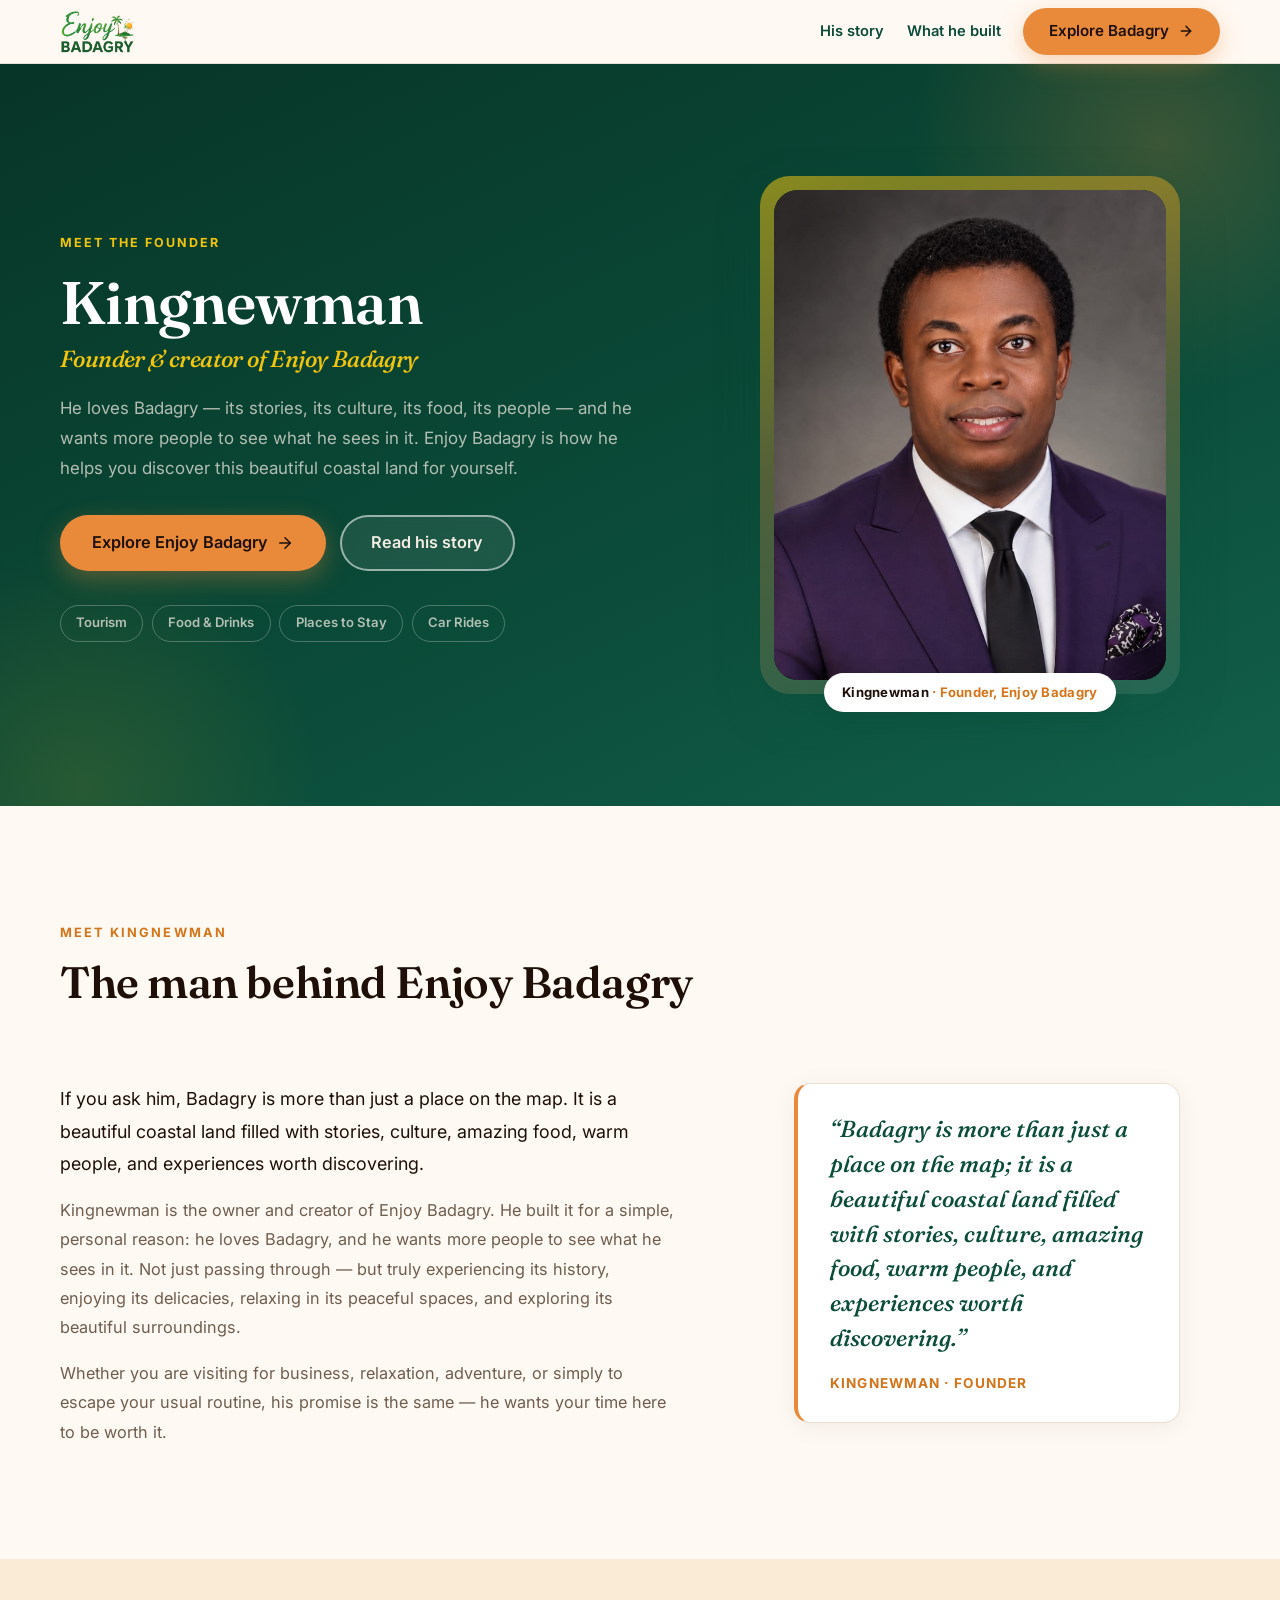
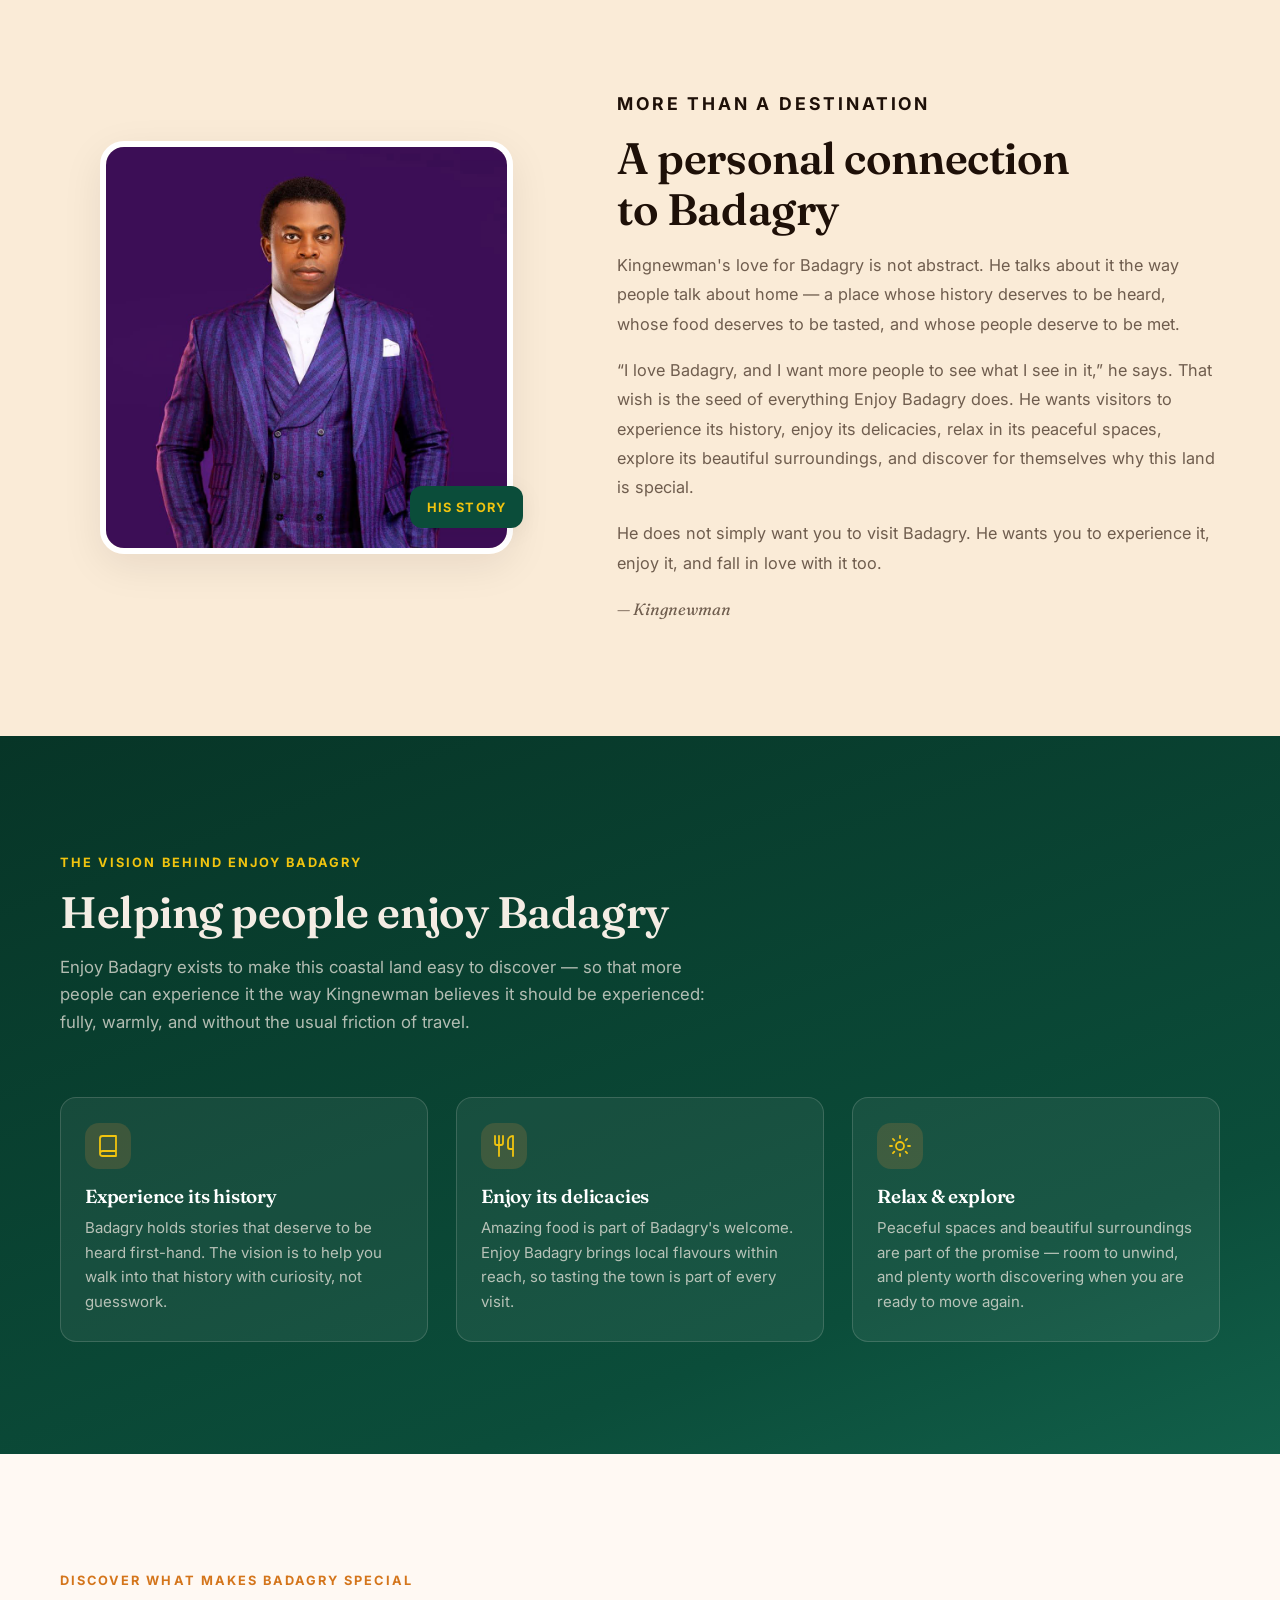
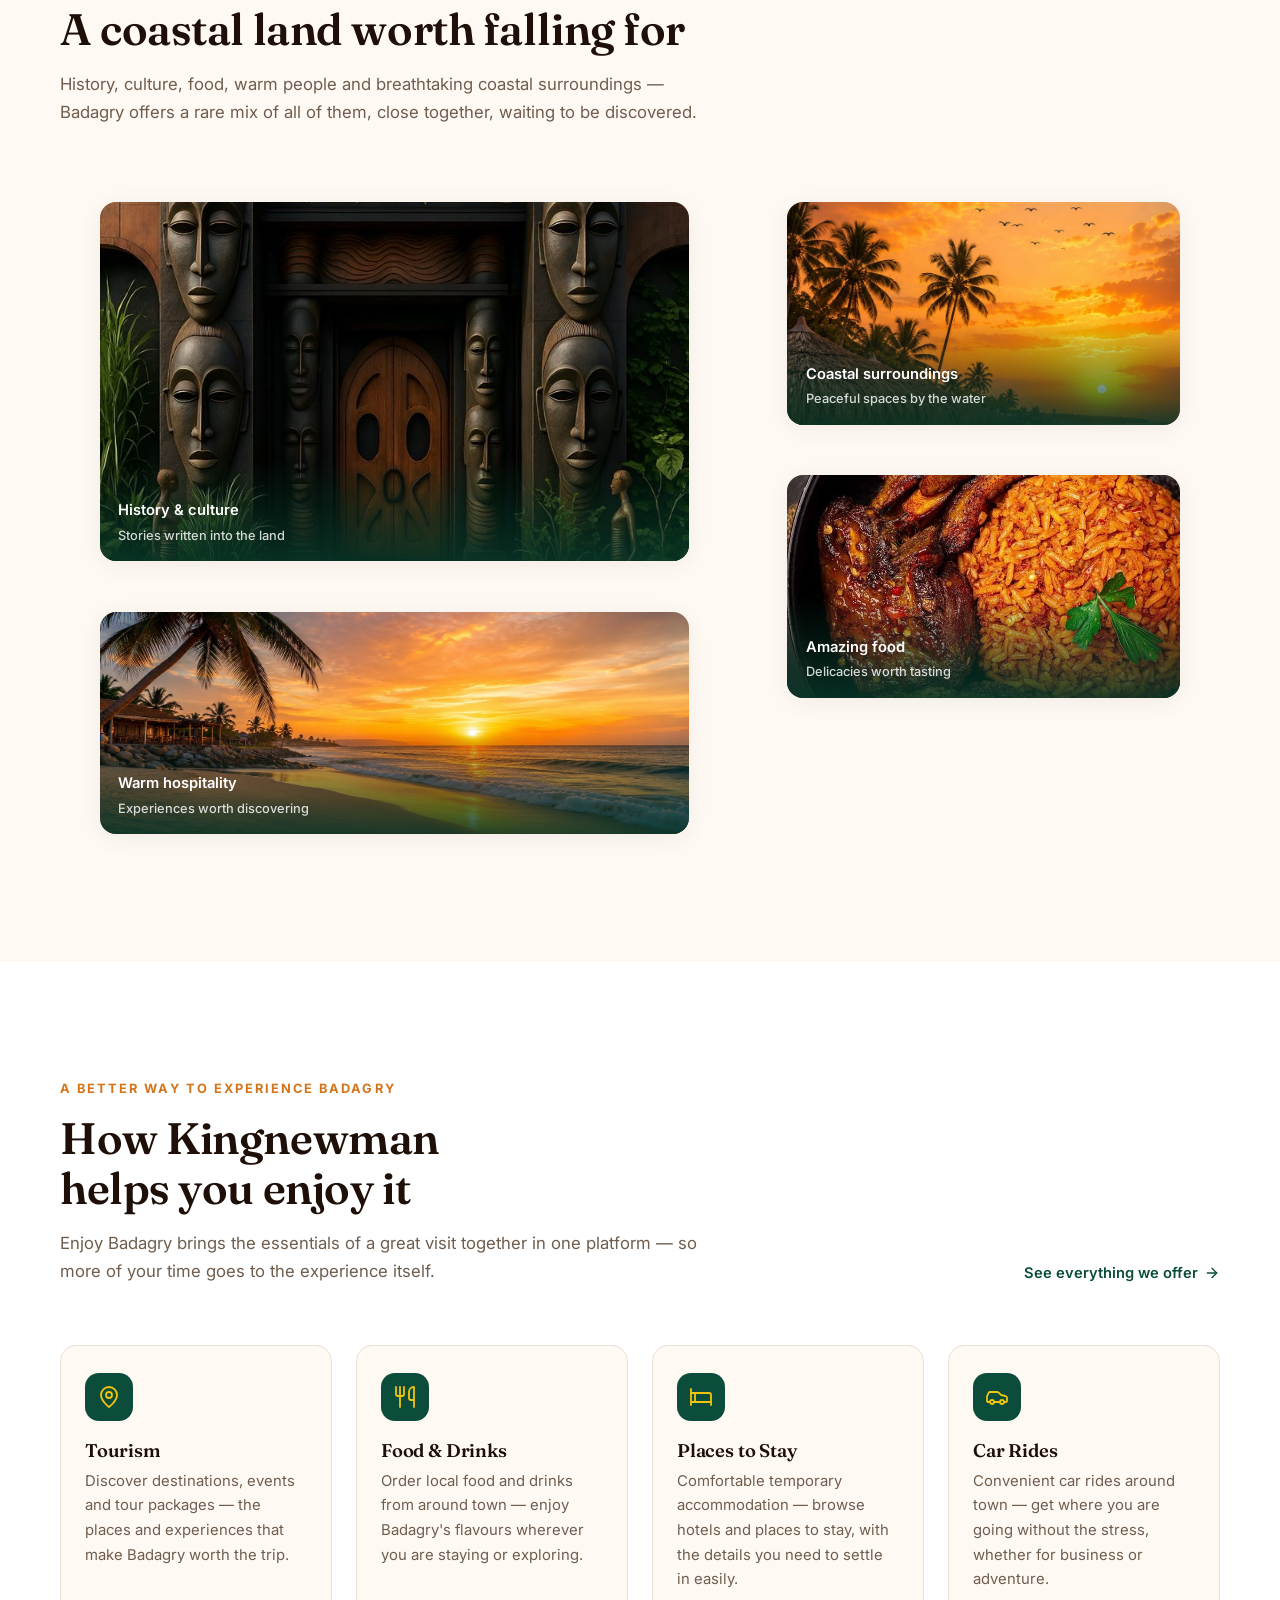
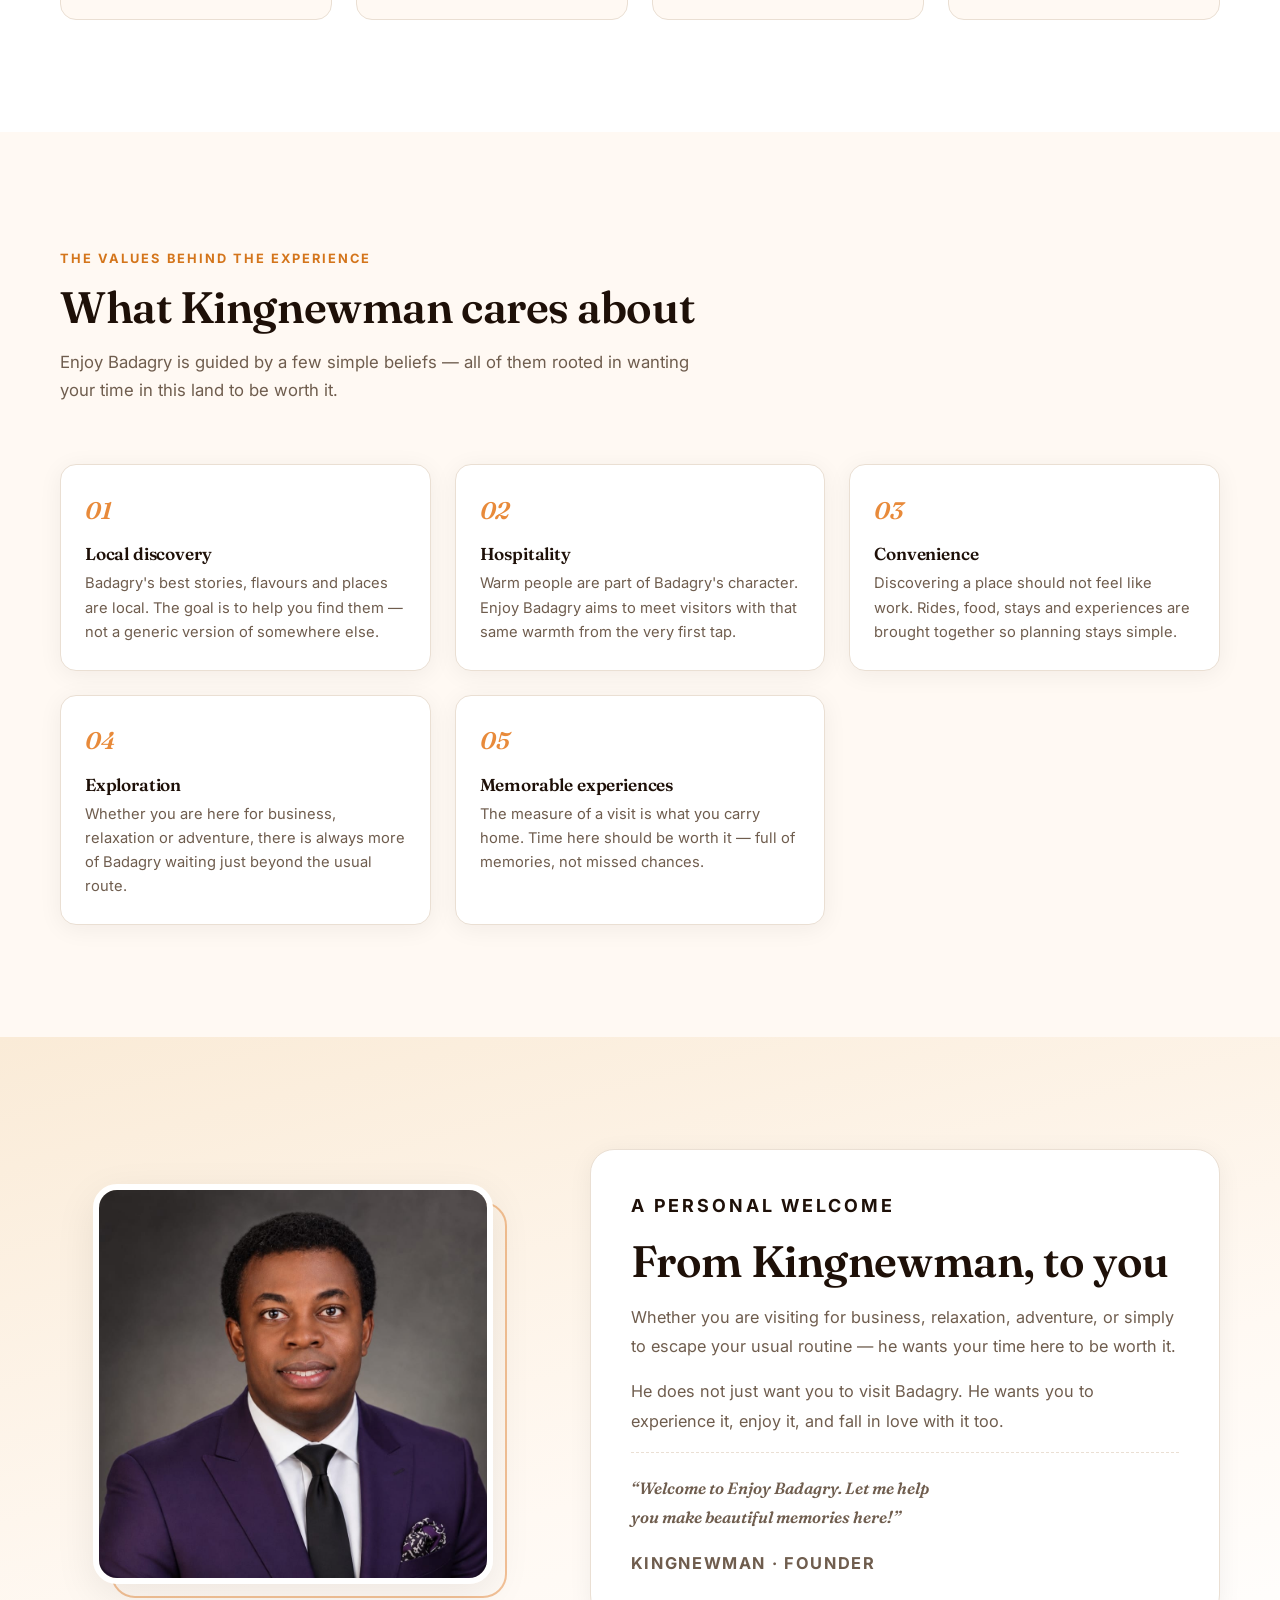
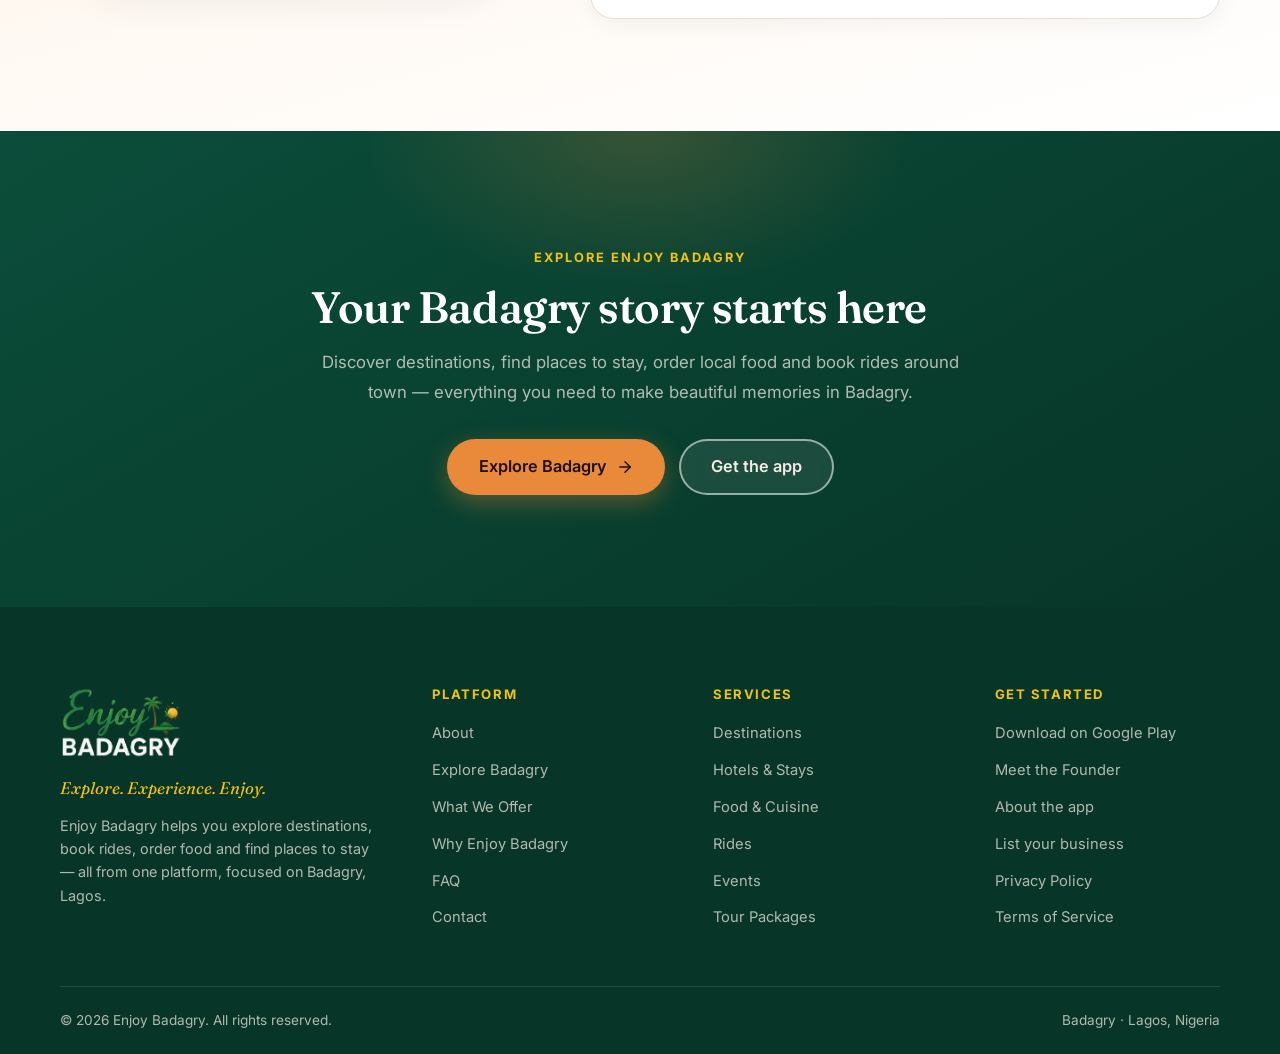
==== about-owner/index.html @ 6d2e6b3a "Add files via upload" ====
<!DOCTYPE html>
<html lang="en">
<head>
  <meta charset="UTF-8" />
  <meta name="viewport" content="width=device-width, initial-scale=1.0" />
  <meta name="theme-color" content="#0B4D3A" />

  <title>Kingnewman — The Founder Behind Enjoy Badagry</title>
  <meta name="description" content="Meet Kingnewman, the founder of Enjoy Badagry — and discover why he wants more people to experience the history, culture, food and warmth of Badagry, Lagos." />

  <meta name="robots" content="index, follow" />
  <link rel="canonical" href="https://enjoybadagry.online/about-owner/" />

  <meta property="og:type" content="website" />
  <meta property="og:title" content="Kingnewman — The Founder Behind Enjoy Badagry" />
  <meta property="og:description" content="Why Kingnewman built Enjoy Badagry — and why he wants you to experience, enjoy, and fall in love with Badagry." />
  <meta property="og:url" content="https://enjoybadagry.online/about-owner/" />
  <meta property="og:image" content="https://enjoybadagry.online/images/kingnewman-1.jpg" />
  <meta property="og:locale" content="en_NG" />
  <meta name="twitter:card" content="summary_large_image" />
  <meta name="twitter:title" content="Kingnewman — The Founder Behind Enjoy Badagry" />
  <meta name="twitter:description" content="Why Kingnewman built Enjoy Badagry — and why he wants you to experience, enjoy, and fall in love with Badagry." />
  <meta name="twitter:image" content="https://enjoybadagry.online/images/kingnewman-1.jpg" />

  <link rel="icon" type="image/png" href="../images/favicon.png" />
  <link rel="apple-touch-icon" href="../images/favicon.png" />

  <link rel="preconnect" href="https://fonts.googleapis.com" />
  <link rel="preconnect" href="https://fonts.gstatic.com" crossorigin />
  <link
    href="https://fonts.googleapis.com/css2?family=Fraunces:ital,opsz,wght@0,9..144,500;0,9..144,600;0,9..144,700;1,9..144,500;1,9..144,600&family=Inter:wght@400;500;600;700&display=swap"
    rel="stylesheet"
  />

  <link rel="stylesheet" href="../css/styles.css" />
  <link rel="stylesheet" href="../css/owner.css" />

  <script type="application/ld+json">
  {
    "@context": "https://schema.org",
    "@graph": [
      {
        "@type": "Person",
        "@id": "https://enjoybadagry.online/about-owner/#kingnewman",
        "name": "Kingnewman",
        "url": "https://enjoybadagry.online/about-owner/",
        "mainEntityOfPage": "https://enjoybadagry.online/about-owner/",
        "image": "https://enjoybadagry.online/images/kingnewman-1.jpg",
        "description": "Kingnewman is the founder and creator of Enjoy Badagry, helping visitors discover the history, culture, food and hospitality of Badagry, Lagos.",
        "worksFor": {
          "@id": "https://enjoybadagry.online/#organization"
        }
      },
      {
        "@type": "Organization",
        "@id": "https://enjoybadagry.online/#organization",
        "name": "Enjoy Badagry",
        "url": "https://enjoybadagry.online/",
        "logo": "https://enjoybadagry.online/images/logo-dark.png",
        "description": "Enjoy Badagry helps people explore destinations, enjoy local food and drinks, find places to stay and book car rides in Badagry, Lagos.",
        "founder": {
          "@id": "https://enjoybadagry.online/about-owner/#kingnewman"
        }
      }
    ]
  }
  </script>
</head>
<body>
  <a class="skip-link" href="#main">Skip to main content</a>

  <!-- ===================== HEADER ===================== -->
  <header class="onav">
    <div class="container onav__inner">
      <a class="onav__brand" href="../index.html" aria-label="Enjoy Badagry — main website">
        <img src="../images/logo-light.png" alt="Enjoy Badagry" width="100" height="59" class="onav__logo" />
      </a>
      <div class="onav__links">
        <a class="onav__link" href="#story">His story</a>
        <a class="onav__link" href="#services">What he built</a>
        <a class="btn btn--primary" href="../index.html#explore">
          Explore Badagry
          <svg width="16" height="16" viewBox="0 0 24 24" fill="none" stroke="currentColor" stroke-width="2.2" stroke-linecap="round" stroke-linejoin="round" aria-hidden="true"><path d="M5 12h14"/><path d="m12 5 7 7-7 7"/></svg>
        </a>
      </div>
    </div>
  </header>

  <main id="main">
    <!-- ===================== HERO ===================== -->
    <section class="ohero" aria-label="Introduction to Kingnewman">
      <div class="container ohero__grid">
        <div class="ohero__copy">
          <p class="ohero__eyebrow reveal">Meet the founder</p>
          <h1 class="ohero__title reveal">
            Kingnewman
            <span class="ohero__role">Founder &amp; creator of Enjoy Badagry</span>
          </h1>
          <p class="ohero__lede reveal">
            He loves Badagry — its stories, its culture, its food, its people — and he
            wants more people to see what he sees in it. Enjoy Badagry is how he helps
            you discover this beautiful coastal land for yourself.
          </p>
          <div class="ohero__actions reveal">
            <a class="btn btn--primary btn--lg" href="../index.html#explore">
              Explore Enjoy Badagry
              <svg class="btn__icon" width="18" height="18" viewBox="0 0 24 24" fill="none" stroke="currentColor" stroke-width="2" stroke-linecap="round" stroke-linejoin="round" aria-hidden="true"><path d="M5 12h14"/><path d="m12 5 7 7-7 7"/></svg>
            </a>
            <a class="btn btn--ghost btn--lg" href="#story">Read his story</a>
          </div>
          <ul class="ohero__pills reveal" aria-label="How Enjoy Badagry helps you discover Badagry">
            <li>Tourism</li>
            <li>Food &amp; Drinks</li>
            <li>Places to Stay</li>
            <li>Car Rides</li>
          </ul>
        </div>

        <figure class="ohero__figure reveal">
          <div class="ohero__img-wrap">
            <img
              src="../images/kingnewman-1.jpg"
              alt="Portrait of Kingnewman, founder of Enjoy Badagry"
              width="1280"
              height="960"
              class="ohero__img"
              fetchpriority="high"
            />
          </div>
          <figcaption class="ohero__caption">Kingnewman <span>· Founder, Enjoy Badagry</span></figcaption>
        </figure>
      </div>
    </section>

    <!-- ===================== MEET KINGNEWMAN ===================== -->
    <section class="section omeet" id="meet">
      <div class="container">
        <div class="section__head reveal">
          <div>
            <p class="eyebrow">Meet Kingnewman</p>
            <h2 class="section__title">The man behind Enjoy Badagry</h2>
          </div>
        </div>

        <div class="omeet__grid">
          <div class="omeet__copy reveal">
            <p>
              If you ask him, Badagry is more than just a place on the map. It is a
              beautiful coastal land filled with stories, culture, amazing food, warm
              people, and experiences worth discovering.
            </p>
            <p>
              Kingnewman is the owner and creator of Enjoy Badagry. He built it for a
              simple, personal reason: he loves Badagry, and he wants more people to see
              what he sees in it. Not just passing through — but truly experiencing its
              history, enjoying its delicacies, relaxing in its peaceful spaces, and
              exploring its beautiful surroundings.
            </p>
            <p>
              Whether you are visiting for business, relaxation, adventure, or simply to
              escape your usual routine, his promise is the same — he wants your time
              here to be worth it.
            </p>
          </div>

          <blockquote class="opullquote reveal">
            <p>
              “Badagry is more than just a place on the map; it is a beautiful coastal
              land filled with stories, culture, amazing food, warm people, and
              experiences worth discovering.”
            </p>
            <footer>Kingnewman · Founder</footer>
          </blockquote>
        </div>
      </div>
    </section>

    <!-- ===================== HIS STORY ===================== -->
    <section class="section ostory" id="story">
      <div class="container">
        <div class="ostory__grid">
          <figure class="ostory__figure reveal">
            <img
              src="../images/kingnewman-2.jpg"
              alt="Kingnewman, founder of Enjoy Badagry, dressed in a purple suit"
              width="960"
              height="960"
              class="ostory__img"
              loading="lazy"
            />
            <figcaption class="ostory__badge">His story</figcaption>
          </figure>

          <div class="ostory__copy reveal">
            <p class="eyebrow">More than a destination</p>
            <h2 class="section__title">A personal connection to Badagry</h2>
            <p>
              Kingnewman's love for Badagry is not abstract. He talks about it the way
              people talk about home — a place whose history deserves to be heard, whose
              food deserves to be tasted, and whose people deserve to be met.
            </p>
            <p>
              “I love Badagry, and I want more people to see what I see in it,” he says.
              That wish is the seed of everything Enjoy Badagry does. He wants visitors
              to experience its history, enjoy its delicacies, relax in its peaceful
              spaces, explore its beautiful surroundings, and discover for themselves
              why this land is special.
            </p>
            <p>
              He does not simply want you to visit Badagry. He wants you to experience
              it, enjoy it, and fall in love with it too.
            </p>
            <p class="ostory__signature">— Kingnewman</p>
          </div>
        </div>
      </div>
    </section>

    <!-- ===================== THE VISION ===================== -->
    <section class="section ovision" id="vision">
      <div class="container">
        <div class="section__head reveal">
          <div>
            <p class="eyebrow eyebrow--on-dark">The vision behind Enjoy Badagry</p>
            <h2 class="section__title section__title--on-dark">Helping people enjoy Badagry</h2>
            <p class="section__lede ovision__lede">
              Enjoy Badagry exists to make this coastal land easy to discover — so that
              more people can experience it the way Kingnewman believes it should be
              experienced: fully, warmly, and without the usual friction of travel.
            </p>
          </div>
        </div>

        <div class="ovision__pillars">
          <article class="ovision__pillar reveal">
            <div class="ovision__icon" aria-hidden="true">
              <svg width="24" height="24" viewBox="0 0 24 24" fill="none" stroke="currentColor" stroke-width="1.8" stroke-linecap="round" stroke-linejoin="round"><path d="M4 19.5v-15A2.5 2.5 0 0 1 6.5 2H20v20H6.5a2.5 2.5 0 0 1 0-5H20"/></svg>
            </div>
            <h3>Experience its history</h3>
            <p>
              Badagry holds stories that deserve to be heard first-hand. The vision is
              to help you walk into that history with curiosity, not guesswork.
            </p>
          </article>

          <article class="ovision__pillar reveal">
            <div class="ovision__icon" aria-hidden="true">
              <svg width="24" height="24" viewBox="0 0 24 24" fill="none" stroke="currentColor" stroke-width="1.8" stroke-linecap="round" stroke-linejoin="round"><path d="M3 2v7c0 1.1.9 2 2 2h4a2 2 0 0 0 2-2V2"/><path d="M7 2v20"/><path d="M21 15V2a5 5 0 0 0-5 5v6c0 1.1.9 2 2 2h3Zm0 0v7"/></svg>
            </div>
            <h3>Enjoy its delicacies</h3>
            <p>
              Amazing food is part of Badagry's welcome. Enjoy Badagry brings local
              flavours within reach, so tasting the town is part of every visit.
            </p>
          </article>

          <article class="ovision__pillar reveal">
            <div class="ovision__icon" aria-hidden="true">
              <svg width="24" height="24" viewBox="0 0 24 24" fill="none" stroke="currentColor" stroke-width="1.8" stroke-linecap="round" stroke-linejoin="round"><circle cx="12" cy="12" r="4"/><path d="M12 2v2"/><path d="M12 20v2"/><path d="m4.93 4.93 1.41 1.41"/><path d="m17.66 17.66 1.41 1.41"/><path d="M2 12h2"/><path d="M20 12h2"/><path d="m6.34 17.66-1.41 1.41"/><path d="m19.07 4.93-1.41 1.41"/></svg>
            </div>
            <h3>Relax &amp; explore</h3>
            <p>
              Peaceful spaces and beautiful surroundings are part of the promise — room
              to unwind, and plenty worth discovering when you are ready to move again.
            </p>
          </article>
        </div>
      </div>
    </section>

    <!-- ===================== WHAT MAKES BADAGRY SPECIAL ===================== -->
    <section class="section ospecial" id="special">
      <div class="container">
        <div class="section__head reveal">
          <div>
            <p class="eyebrow">Discover what makes Badagry special</p>
            <h2 class="section__title">A coastal land worth falling for</h2>
            <p class="section__lede">
              History, culture, food, warm people and breathtaking coastal surroundings —
              Badagry offers a rare mix of all of them, close together, waiting to be
              discovered.
            </p>
          </div>
        </div>

        <div class="omosaic__grid">
          <figure class="omosaic__item omosaic__item--a reveal">
            <img
              src="../images/museum.jpg"
              alt="Ornate cultural architecture with traditional sculpted motifs"
              width="736"
              height="1104"
              loading="lazy"
            />
            <figcaption>
              History &amp; culture
              <span>Stories written into the land</span>
            </figcaption>
          </figure>

          <figure class="omosaic__item omosaic__item--b reveal">
            <img
              src="../images/sunset-beach.jpg"
              alt="A palm-fringed beach at golden sunset"
              width="900"
              height="1599"
              loading="lazy"
            />
            <figcaption>
              Coastal surroundings
              <span>Peaceful spaces by the water</span>
            </figcaption>
          </figure>

          <figure class="omosaic__item omosaic__item--c reveal">
            <img
              src="../images/food.jpg"
              alt="A plate of jollof rice, fried plantain and grilled meat"
              width="736"
              height="919"
              loading="lazy"
            />
            <figcaption>
              Amazing food
              <span>Delicacies worth tasting</span>
            </figcaption>
          </figure>

          <figure class="omosaic__item omosaic__item--d reveal">
            <img
              src="../images/hero-beach.jpg"
              alt="Sunset over a tropical beach with a leaning palm tree"
              width="1536"
              height="1024"
              loading="lazy"
            />
            <figcaption>
              Warm hospitality
              <span>Experiences worth discovering</span>
            </figcaption>
          </figure>
        </div>
      </div>
    </section>

    <!-- ===================== SERVICES ===================== -->
    <section class="section oservices" id="services">
      <div class="container">
        <div class="section__head reveal">
          <div>
            <p class="eyebrow">A better way to experience Badagry</p>
            <h2 class="section__title">How Kingnewman helps you enjoy it</h2>
            <p class="section__lede">
              Enjoy Badagry brings the essentials of a great visit together in one
              platform — so more of your time goes to the experience itself.
            </p>
          </div>
          <a class="link-arrow" href="../index.html#offer">
            See everything we offer
            <svg width="16" height="16" viewBox="0 0 24 24" fill="none" stroke="currentColor" stroke-width="2" stroke-linecap="round" stroke-linejoin="round" aria-hidden="true"><path d="M5 12h14"/><path d="m12 5 7 7-7 7"/></svg>
          </a>
        </div>

        <div class="oservices__grid">
          <article class="oservice reveal">
            <div class="oservice__icon" aria-hidden="true">
              <svg width="24" height="24" viewBox="0 0 24 24" fill="none" stroke="currentColor" stroke-width="1.8" stroke-linecap="round" stroke-linejoin="round"><path d="M20 10c0 6-8 12-8 12s-8-6-8-12a8 8 0 0 1 16 0Z"/><circle cx="12" cy="10" r="3"/></svg>
            </div>
            <h3>Tourism</h3>
            <p>
              Discover destinations, events and tour packages — the places and experiences
              that make Badagry worth the trip.
            </p>
          </article>

          <article class="oservice reveal">
            <div class="oservice__icon" aria-hidden="true">
              <svg width="24" height="24" viewBox="0 0 24 24" fill="none" stroke="currentColor" stroke-width="1.8" stroke-linecap="round" stroke-linejoin="round"><path d="M3 2v7c0 1.1.9 2 2 2h4a2 2 0 0 0 2-2V2"/><path d="M7 2v20"/><path d="M21 15V2a5 5 0 0 0-5 5v6c0 1.1.9 2 2 2h3Zm0 0v7"/></svg>
            </div>
            <h3>Food &amp; Drinks</h3>
            <p>
              Order local food and drinks from around town — enjoy Badagry's flavours
              wherever you are staying or exploring.
            </p>
          </article>

          <article class="oservice reveal">
            <div class="oservice__icon" aria-hidden="true">
              <svg width="24" height="24" viewBox="0 0 24 24" fill="none" stroke="currentColor" stroke-width="1.8" stroke-linecap="round" stroke-linejoin="round"><path d="M2 4v16"/><path d="M2 8h18a2 2 0 0 1 2 2v10"/><path d="M2 17h20"/><path d="M6 8v9"/></svg>
            </div>
            <h3>Places to Stay</h3>
            <p>
              Comfortable temporary accommodation — browse hotels and places to stay,
              with the details you need to settle in easily.
            </p>
          </article>

          <article class="oservice reveal">
            <div class="oservice__icon" aria-hidden="true">
              <svg width="24" height="24" viewBox="0 0 24 24" fill="none" stroke="currentColor" stroke-width="1.8" stroke-linecap="round" stroke-linejoin="round"><path d="M19 17h2c.6 0 1-.4 1-1v-3c0-.9-.7-1.7-1.5-1.9C18.7 10.6 16 10 16 10s-1.3-1.4-2.2-2.3c-.5-.4-1.1-.7-1.8-.7H5c-.6 0-1.1.4-1.4.9l-1.4 2.9A3.7 3.7 0 0 0 2 12v4c0 .6.4 1 1 1h2"/><circle cx="7" cy="17" r="2"/><path d="M9 17h6"/><circle cx="17" cy="17" r="2"/></svg>
            </div>
            <h3>Car Rides</h3>
            <p>
              Convenient car rides around town — get where you are going without the
              stress, whether for business or adventure.
            </p>
          </article>
        </div>
      </div>
    </section>

    <!-- ===================== VALUES ===================== -->
    <section class="section ovalues" id="values">
      <div class="container">
        <div class="section__head reveal">
          <div>
            <p class="eyebrow">The values behind the experience</p>
            <h2 class="section__title">What Kingnewman cares about</h2>
            <p class="section__lede">
              Enjoy Badagry is guided by a few simple beliefs — all of them rooted in
              wanting your time in this land to be worth it.
            </p>
          </div>
        </div>

        <div class="ovalues__list">
          <article class="ovalue reveal">
            <span class="ovalue__num" aria-hidden="true">01</span>
            <h3>Local discovery</h3>
            <p>
              Badagry's best stories, flavours and places are local. The goal is to help
              you find them — not a generic version of somewhere else.
            </p>
          </article>

          <article class="ovalue reveal">
            <span class="ovalue__num" aria-hidden="true">02</span>
            <h3>Hospitality</h3>
            <p>
              Warm people are part of Badagry's character. Enjoy Badagry aims to meet
              visitors with that same warmth from the very first tap.
            </p>
          </article>

          <article class="ovalue reveal">
            <span class="ovalue__num" aria-hidden="true">03</span>
            <h3>Convenience</h3>
            <p>
              Discovering a place should not feel like work. Rides, food, stays and
              experiences are brought together so planning stays simple.
            </p>
          </article>

          <article class="ovalue reveal">
            <span class="ovalue__num" aria-hidden="true">04</span>
            <h3>Exploration</h3>
            <p>
              Whether you are here for business, relaxation or adventure, there is always
              more of Badagry waiting just beyond the usual route.
            </p>
          </article>

          <article class="ovalue reveal">
            <span class="ovalue__num" aria-hidden="true">05</span>
            <h3>Memorable experiences</h3>
            <p>
              The measure of a visit is what you carry home. Time here should be worth
              it — full of memories, not missed chances.
            </p>
          </article>
        </div>
      </div>
    </section>

    <!-- ===================== PERSONAL WELCOME ===================== -->
    <section class="section owelcome" id="welcome">
      <div class="container">
        <div class="owelcome__grid">
          <div class="owelcome__figure reveal">
            <span class="owelcome__frame" aria-hidden="true"></span>
            <img
              src="../images/kingnewman-1.jpg"
              alt="Kingnewman, founder of Enjoy Badagry, smiling in a studio portrait"
              width="1280"
              height="960"
              class="owelcome__img"
              loading="lazy"
            />
          </div>

          <div class="owelcome__letter reveal">
            <p class="eyebrow">A personal welcome</p>
            <h2 class="section__title">From Kingnewman, to you</h2>
            <p>
              Whether you are visiting for business, relaxation, adventure, or simply to
              escape your usual routine — he wants your time here to be worth it.
            </p>
            <p>
              He does not just want you to visit Badagry. He wants you to experience it,
              enjoy it, and fall in love with it too.
            </p>
            <p class="owelcome__closing">
              “Welcome to Enjoy Badagry. Let me help you make beautiful memories here!”
            </p>
            <p class="owelcome__sign">Kingnewman · Founder</p>
          </div>
        </div>
      </div>
    </section>

    <!-- ===================== EXPLORE CTA ===================== -->
    <section class="section oexplore" id="start">
      <div class="container">
        <div class="oexplore__inner reveal">
          <p class="eyebrow eyebrow--on-dark">Explore Enjoy Badagry</p>
          <h2 class="section__title section__title--on-dark oexplore__title">
            Your Badagry story starts here
          </h2>
          <p class="oexplore__lede">
            Discover destinations, find places to stay, order local food and book rides
            around town — everything you need to make beautiful memories in Badagry.
          </p>
          <div class="oexplore__actions">
            <a class="btn btn--primary btn--lg" href="../index.html#explore">
              Explore Badagry
              <svg class="btn__icon" width="18" height="18" viewBox="0 0 24 24" fill="none" stroke="currentColor" stroke-width="2" stroke-linecap="round" stroke-linejoin="round" aria-hidden="true"><path d="M5 12h14"/><path d="m12 5 7 7-7 7"/></svg>
            </a>
            <a
              class="btn btn--ghost btn--lg"
              href="https://play.google.com/store/apps/details?id=com.kingnewman.enjoybadagry"
              target="_blank"
              rel="noopener noreferrer"
            >
              Get the app
            </a>
          </div>
        </div>
      </div>
    </section>
  </main>

  <!-- ===================== FOOTER ===================== -->
  <footer class="footer">
    <div class="container footer__grid">
      <div class="footer__brand">
        <img src="../images/logo-dark.png" alt="Enjoy Badagry" width="122" height="72" class="footer__logo" />
        <p class="footer__tagline">Explore. Experience. Enjoy.</p>
        <p class="footer__desc">
          Enjoy Badagry helps you explore destinations, book rides, order food and find
          places to stay — all from one platform, focused on Badagry, Lagos.
        </p>
      </div>

      <nav class="footer__col" aria-label="Footer — platform">
        <h3 class="footer__heading">Platform</h3>
        <ul class="footer__links" role="list">
          <li><a href="../index.html#about">About</a></li>
          <li><a href="../index.html#explore">Explore Badagry</a></li>
          <li><a href="../index.html#offer">What We Offer</a></li>
          <li><a href="../index.html#why">Why Enjoy Badagry</a></li>
          <li><a href="../index.html#faq">FAQ</a></li>
          <li><a href="../index.html#contact">Contact</a></li>
        </ul>
      </nav>

      <nav class="footer__col" aria-label="Footer — services">
        <h3 class="footer__heading">Services</h3>
        <ul class="footer__links" role="list">
          <li><a href="../index.html#offer">Destinations</a></li>
          <li><a href="../index.html#offer">Hotels &amp; Stays</a></li>
          <li><a href="../index.html#offer">Food &amp; Cuisine</a></li>
          <li><a href="../index.html#offer">Rides</a></li>
          <li><a href="../index.html#offer">Events</a></li>
          <li><a href="../index.html#offer">Tour Packages</a></li>
        </ul>
      </nav>

      <div class="footer__col">
        <h3 class="footer__heading">Get started</h3>
        <ul class="footer__links" role="list">
          <li>
            <a
              href="https://play.google.com/store/apps/details?id=com.kingnewman.enjoybadagry"
              target="_blank"
              rel="noopener noreferrer"
            >
              Download on Google Play
            </a>
          </li>
          <li><a href="./" aria-current="page">Meet the Founder</a></li>
          <li><a href="../index.html#app">About the app</a></li>
          <li><a href="../index.html#business">List your business</a></li>
          <li><a href="../privacy-policy/">Privacy Policy</a></li>
          <li><a href="../terms/">Terms of Service</a></li>
        </ul>
      </div>
    </div>

    <div class="container footer__bottom">
      <p>&copy; <span id="year">2026</span> Enjoy Badagry. All rights reserved.</p>
      <p>Badagry · Lagos, Nigeria</p>
    </div>
  </footer>

  <!-- ===================== BACK TO TOP ===================== -->
  <button class="to-top" id="to-top" type="button" aria-label="Back to top" hidden>
    <svg width="20" height="20" viewBox="0 0 24 24" fill="none" stroke="currentColor" stroke-width="2.2" stroke-linecap="round" stroke-linejoin="round" aria-hidden="true"><path d="m18 15-6-6-6 6"/></svg>
  </button>

  <script src="../js/main.js" defer></script>
</body>
</html>
---- css/styles.css ----
/* ============================================================
   Enjoy Badagry — Official Website
   Design tokens & base
   ============================================================ */

:root {
  /* Brand palette (from the Enjoy Badagry app) */
  --forest: #0b4d3a;
  --forest-deep: #073527;
  --forest-soft: #12604a;
  --teal: #16a085;
  --orange: #e88a3a;
  --sunset: #d4751b;
  --gold: #f1c40f;
  --cream: #fff9f3;
  --sand: #faebd7;
  --paper: #ffffff;
  --ink: #1e1008;
  --muted: #6f5d4e;
  --line: #eadfd3;
  --on-dark: #f4ede4;
  --on-dark-muted: rgba(244, 237, 228, 0.72);

  /* Layout */
  --nav-h: 72px;
  --radius-lg: 24px;
  --radius-md: 16px;
  --radius-sm: 12px;
  --container: 1160px;
  --gutter: clamp(1.25rem, 4vw, 2rem);

  /* Elevation */
  --shadow-soft: 0 12px 40px rgba(30, 16, 8, 0.08);
  --shadow-card: 0 4px 24px rgba(30, 16, 8, 0.06);
  --shadow-pop: 0 18px 50px rgba(11, 77, 58, 0.18);

  /* Type */
  --font-display: "Fraunces", Georgia, "Times New Roman", serif;
  --font-body: "Inter", system-ui, -apple-system, "Segoe UI", Roboto, sans-serif;

  /* Motion */
  --ease-out: cubic-bezier(0.22, 1, 0.36, 1);
}

*,
*::before,
*::after {
  box-sizing: border-box;
}

html {
  scroll-behavior: smooth;
  scroll-padding-top: calc(var(--nav-h) + 12px);
  -webkit-text-size-adjust: 100%;
}

body {
  margin: 0;
  font-family: var(--font-body);
  font-size: 1rem;
  line-height: 1.65;
  color: var(--ink);
  background: var(--cream);
  -webkit-font-smoothing: antialiased;
  overflow-x: hidden;
}

img {
  max-width: 100%;
  height: auto;
  display: block;
}

a {
  color: inherit;
}

h1, h2, h3 {
  font-family: var(--font-display);
  font-weight: 600;
  line-height: 1.15;
  letter-spacing: -0.01em;
  margin: 0;
  text-wrap: balance;
}

p {
  margin: 0;
}

ul,
ol {
  margin: 0;
  padding: 0;
  list-style: none;
}

button {
  font: inherit;
  cursor: pointer;
}

:focus-visible {
  outline: 3px solid var(--orange);
  outline-offset: 3px;
  border-radius: 4px;
}

::selection {
  background: rgba(232, 138, 58, 0.35);
}

.skip-link {
  position: absolute;
  top: -100px;
  left: 16px;
  z-index: 200;
  padding: 0.75rem 1.25rem;
  background: var(--forest);
  color: var(--on-dark);
  border-radius: 0 0 var(--radius-sm) var(--radius-sm);
  font-weight: 600;
  text-decoration: none;
  transition: top 0.2s var(--ease-out);
}

.skip-link:focus {
  top: 0;
}

.container {
  width: min(var(--container), 100% - var(--gutter) * 2);
  margin-inline: auto;
}

/* ============================================================
   Buttons & links
   ============================================================ */

.btn {
  display: inline-flex;
  align-items: center;
  justify-content: center;
  gap: 0.55rem;
  padding: 0.8rem 1.5rem;
  border: 2px solid transparent;
  border-radius: 999px;
  font-weight: 600;
  font-size: 0.95rem;
  line-height: 1.2;
  text-decoration: none;
  white-space: nowrap;
  transition:
    transform 0.2s var(--ease-out),
    box-shadow 0.2s var(--ease-out),
    background-color 0.2s var(--ease-out),
    border-color 0.2s var(--ease-out),
    color 0.2s var(--ease-out);
}

.btn__icon {
  flex-shrink: 0;
}

.btn--primary {
  background: var(--orange);
  color: var(--ink);
  box-shadow: 0 8px 24px rgba(232, 138, 58, 0.35);
}

.btn--primary:hover {
  background: var(--sunset);
  color: var(--on-dark);
  transform: translateY(-2px);
  box-shadow: 0 12px 28px rgba(212, 117, 27, 0.4);
}

.btn--primary:active {
  transform: translateY(0);
}

.btn--ghost {
  background: rgba(255, 255, 255, 0.08);
  border-color: rgba(255, 255, 255, 0.55);
  color: var(--on-dark);
  backdrop-filter: blur(6px);
}

.btn--ghost:hover {
  background: rgba(255, 255, 255, 0.16);
  border-color: #fff;
  transform: translateY(-2px);
}

.btn--ghost:active {
  transform: translateY(0);
}

.btn--lg {
  padding: 1rem 1.85rem;
  font-size: 1.02rem;
}

.link-arrow {
  display: inline-flex;
  align-items: center;
  gap: 0.4rem;
  margin-top: auto;
  font-weight: 600;
  font-size: 0.92rem;
  color: var(--forest);
  text-decoration: none;
  transition: gap 0.2s var(--ease-out), color 0.2s var(--ease-out);
}

.link-arrow svg {
  transition: transform 0.2s var(--ease-out);
}

.link-arrow:hover {
  color: var(--sunset);
  gap: 0.65rem;
}

.link-arrow:hover svg {
  transform: translateX(2px);
}

.link-arrow--light {
  color: var(--gold);
}

.link-arrow--light:hover {
  color: #fff;
}

/* ============================================================
   Section scaffolding
   ============================================================ */

.section {
  padding-block: clamp(4.25rem, 9vw, 7rem);
}

.section__head {
  display: flex;
  flex-wrap: wrap;
  align-items: flex-end;
  justify-content: space-between;
  gap: 1.5rem 3rem;
  margin-bottom: clamp(2.5rem, 5vw, 3.75rem);
}

.section__head--center {
  flex-direction: column;
  align-items: center;
  text-align: center;
}

.eyebrow {
  display: inline-block;
  margin-bottom: 0.85rem;
  font-size: 0.8rem;
  font-weight: 700;
  letter-spacing: 0.16em;
  text-transform: uppercase;
  color: var(--sunset);
}

.eyebrow--on-dark {
  color: var(--gold);
}

.section__title {
  font-size: clamp(1.85rem, 4vw, 2.75rem);
  max-width: 22ch;
  color: var(--ink);
}

.section__title--on-dark {
  color: var(--on-dark);
}

.section__lede {
  margin-top: 1rem;
  color: var(--muted);
  font-size: 1.05rem;
  max-width: 60ch;
}

.section__lede--narrow {
  max-width: 46ch;
}

/* ============================================================
   Navbar
   ============================================================ */

.nav {
  position: fixed;
  inset: 0 0 auto;
  z-index: 100;
  height: var(--nav-h);
  background: rgba(255, 249, 243, 0.86);
  backdrop-filter: blur(14px);
  -webkit-backdrop-filter: blur(14px);
  border-bottom: 1px solid transparent;
  transition: border-color 0.25s var(--ease-out), box-shadow 0.25s var(--ease-out);
}

.nav.is-scrolled {
  border-bottom-color: var(--line);
  box-shadow: 0 6px 24px rgba(30, 16, 8, 0.06);
}

.nav__inner {
  display: flex;
  align-items: center;
  justify-content: space-between;
  gap: 1.5rem;
  height: 100%;
}

.nav__brand {
  display: inline-flex;
  align-items: center;
  text-decoration: none;
  flex-shrink: 0;
}

.nav__logo {
  width: auto;
  height: 52px;
}

.nav__menu {
  display: flex;
  align-items: center;
  gap: 1.75rem;
}

.nav__list {
  display: flex;
  align-items: center;
  gap: 0.25rem;
}

.nav__link {
  display: inline-block;
  padding: 0.5rem 0.8rem;
  border-radius: 999px;
  font-size: 0.93rem;
  font-weight: 500;
  color: var(--ink);
  text-decoration: none;
  transition: color 0.2s var(--ease-out), background-color 0.2s var(--ease-out);
}

.nav__link:hover {
  color: var(--forest);
  background: rgba(11, 77, 58, 0.07);
}

.nav__link.is-active {
  color: var(--forest);
  background: rgba(11, 77, 58, 0.1);
  font-weight: 600;
}

.nav__toggle {
  display: none;
  position: relative;
  z-index: 120;
  width: 44px;
  height: 44px;
  padding: 0;
  border: 0;
  border-radius: var(--radius-sm);
  background: transparent;
  flex-shrink: 0;
  transition: background-color 0.2s var(--ease-out);
}

.nav__toggle:hover {
  background: rgba(11, 77, 58, 0.08);
}

.nav__toggle-bar {
  position: absolute;
  left: 11px;
  display: block;
  width: 22px;
  height: 2px;
  border-radius: 2px;
  background: var(--ink);
  transition: transform 0.3s var(--ease-out), opacity 0.2s var(--ease-out);
}

.nav__toggle-bar:nth-child(1) { top: 15px; }
.nav__toggle-bar:nth-child(2) { top: 21px; }
.nav__toggle-bar:nth-child(3) { top: 27px; }

.nav__toggle[aria-expanded="true"] .nav__toggle-bar:nth-child(1) {
  transform: translateY(6px) rotate(45deg);
}

.nav__toggle[aria-expanded="true"] .nav__toggle-bar:nth-child(2) {
  opacity: 0;
}

.nav__toggle[aria-expanded="true"] .nav__toggle-bar:nth-child(3) {
  transform: translateY(-6px) rotate(-45deg);
}

/* ============================================================
   Hero
   ============================================================ */

.hero {
  position: relative;
  min-height: max(640px, 100svh);
  display: flex;
  align-items: flex-end;
  padding-block: calc(var(--nav-h) + 3rem) clamp(3.5rem, 8vw, 6rem);
  color: var(--on-dark);
  overflow: hidden;
}

.hero__media {
  position: absolute;
  inset: 0;
  z-index: -1;
}

.hero__img {
  width: 100%;
  height: 100%;
  object-fit: cover;
  object-position: 62% center;
}

.hero__veil {
  position: absolute;
  inset: 0;
  background:
    linear-gradient(180deg, rgba(7, 53, 39, 0.55) 0%, rgba(7, 53, 39, 0.15) 38%, rgba(7, 53, 39, 0.82) 100%),
    linear-gradient(90deg, rgba(7, 53, 39, 0.62) 0%, rgba(7, 53, 39, 0.1) 65%);
}

.hero__content {
  max-width: 720px;
  margin-left: max(var(--gutter), calc((100% - var(--container)) / 2));
  margin-right: auto;
  width: min(720px, 100% - var(--gutter) * 2);
}

.hero__chip {
  display: inline-flex;
  align-items: center;
  gap: 0.55rem;
  padding: 0.45rem 1rem 0.45rem 0.85rem;
  border: 1px solid rgba(255, 255, 255, 0.35);
  border-radius: 999px;
  background: rgba(7, 53, 39, 0.35);
  backdrop-filter: blur(6px);
  font-size: 0.82rem;
  font-weight: 600;
  letter-spacing: 0.06em;
  text-transform: uppercase;
  line-height: 1.4;
}

.hero__chip-dot {
  width: 8px;
  height: 8px;
  flex-shrink: 0;
  border-radius: 50%;
  background: var(--gold);
  box-shadow: 0 0 0 3px rgba(241, 196, 15, 0.28);
}

.hero__tagline {
  margin-top: 1.35rem;
  font-family: var(--font-display);
  font-style: italic;
  font-weight: 500;
  font-size: clamp(1.15rem, 2.4vw, 1.45rem);
  color: var(--gold);
}

.hero__title {
  margin-top: 0.4rem;
  font-size: clamp(2.7rem, 7.5vw, 4.6rem);
  font-weight: 700;
  color: #fff;
}

.hero__lede {
  margin-top: 1.25rem;
  max-width: 54ch;
  font-size: clamp(1rem, 1.6vw, 1.13rem);
  color: var(--on-dark-muted);
}

.hero__actions {
  display: flex;
  flex-wrap: wrap;
  gap: 0.9rem;
  margin-top: 2rem;
}

.hero__pills {
  display: flex;
  flex-wrap: wrap;
  gap: 0.55rem;
  margin-top: 2.25rem;
}

.hero__pills li {
  padding: 0.45rem 1rem;
  border: 1px solid rgba(255, 255, 255, 0.3);
  border-radius: 999px;
  background: rgba(255, 255, 255, 0.1);
  font-size: 0.85rem;
  font-weight: 500;
  line-height: 1.4;
  white-space: nowrap;
  color: var(--on-dark);
  backdrop-filter: blur(6px);
  transition: background-color 0.2s var(--ease-out), border-color 0.2s var(--ease-out);
}

.hero__pills li:hover {
  background: rgba(255, 255, 255, 0.18);
  border-color: rgba(255, 255, 255, 0.5);
}

/* ============================================================
   About
   ============================================================ */

.about {
  background: var(--cream);
}

.about__grid {
  display: grid;
  grid-template-columns: 1.1fr 0.9fr;
  gap: clamp(2.5rem, 6vw, 5rem);
  align-items: center;
}

.about__copy .section__title + .section__lede {
  margin-top: 1rem;
}

.about__copy .section__lede + .section__lede {
  margin-top: 1rem;
}

.about__points {
  display: grid;
  gap: 0.75rem;
  margin-top: 1.75rem;
}

.about__points li {
  display: flex;
  align-items: center;
  gap: 0.7rem;
  font-weight: 500;
  color: var(--forest);
}

.about__points svg {
  flex-shrink: 0;
  color: var(--teal);
}

.about__cards {
  display: grid;
  gap: 1rem;
}

.about-card {
  display: grid;
  grid-template-columns: auto 1fr;
  grid-template-rows: auto auto;
  column-gap: 1.1rem;
  align-items: center;
  padding: 1.25rem 1.4rem;
  background: var(--paper);
  border: 1px solid var(--line);
  border-radius: var(--radius-md);
  box-shadow: var(--shadow-card);
  transition: transform 0.25s var(--ease-out), box-shadow 0.25s var(--ease-out);
}

.about-card:hover {
  transform: translateY(-3px);
  box-shadow: var(--shadow-soft);
}

.about-card__icon {
  grid-row: 1 / span 2;
  display: grid;
  place-items: center;
  width: 52px;
  height: 52px;
  border-radius: var(--radius-sm);
  background: linear-gradient(140deg, rgba(11, 77, 58, 0.12), rgba(22, 160, 133, 0.16));
  color: var(--forest);
}

.about-card__title {
  font-size: 1.08rem;
}

.about-card__text {
  grid-column: 2;
  font-size: 0.9rem;
  color: var(--muted);
  line-height: 1.5;
}

/* ============================================================
   Explore
   ============================================================ */

.explore {
  background: var(--sand);
}

.explore__grid {
  display: grid;
  grid-template-columns: repeat(4, 1fr);
  gap: 1.35rem;
}

.place-card {
  display: flex;
  flex-direction: column;
  background: var(--paper);
  border-radius: var(--radius-lg);
  overflow: hidden;
  box-shadow: var(--shadow-card);
  transition: transform 0.3s var(--ease-out), box-shadow 0.3s var(--ease-out);
}

.place-card:hover {
  transform: translateY(-6px);
  box-shadow: var(--shadow-soft);
}

.place-card__media {
  position: relative;
  aspect-ratio: 4 / 4.6;
  overflow: hidden;
}

.place-card__media img {
  width: 100%;
  height: 100%;
  object-fit: cover;
  transition: transform 0.6s var(--ease-out);
}

.place-card:hover .place-card__media img {
  transform: scale(1.05);
}

.place-card__tag {
  position: absolute;
  top: 0.9rem;
  left: 0.9rem;
  padding: 0.32rem 0.8rem;
  border-radius: 999px;
  background: rgba(255, 249, 243, 0.92);
  color: var(--forest);
  font-size: 0.75rem;
  font-weight: 700;
  letter-spacing: 0.04em;
  text-transform: uppercase;
}

.place-card__body {
  display: flex;
  flex-direction: column;
  flex: 1;
  gap: 0.6rem;
  padding: 1.35rem 1.4rem 1.5rem;
}

.place-card__title {
  font-size: 1.2rem;
}

.place-card__text {
  font-size: 0.92rem;
  color: var(--muted);
  line-height: 1.55;
}

.place-card--more {
  background: linear-gradient(160deg, var(--forest) 0%, var(--forest-deep) 100%);
  color: var(--on-dark);
  justify-content: center;
}

.place-card--more .place-card__title {
  color: #fff;
}

.place-card--more .place-card__text {
  color: var(--on-dark-muted);
}

.place-card--more .place-card__body {
  padding: 2rem 1.5rem;
  gap: 0.85rem;
}

.place-card__chips {
  display: flex;
  flex-wrap: wrap;
  gap: 0.45rem;
  margin-block: 0.35rem 0.6rem;
}

.place-card__chips li {
  padding: 0.3rem 0.75rem;
  border: 1px solid rgba(255, 255, 255, 0.3);
  border-radius: 999px;
  font-size: 0.78rem;
  font-weight: 500;
  color: var(--on-dark);
}

/* ============================================================
   Services
   ============================================================ */

.services {
  background: var(--cream);
}

.services__grid {
  display: grid;
  grid-template-columns: repeat(3, 1fr);
  gap: 1.35rem;
}

.service-card {
  position: relative;
  padding: 1.9rem 1.7rem 1.75rem;
  background: var(--paper);
  border: 1px solid var(--line);
  border-radius: var(--radius-lg);
  box-shadow: var(--shadow-card);
  overflow: hidden;
  transition: transform 0.25s var(--ease-out), box-shadow 0.25s var(--ease-out), border-color 0.25s var(--ease-out);
}

.service-card::before {
  content: "";
  position: absolute;
  inset: 0 0 auto;
  height: 4px;
  background: linear-gradient(90deg, var(--teal), var(--orange));
  opacity: 0;
  transition: opacity 0.25s var(--ease-out);
}

.service-card:hover {
  transform: translateY(-5px);
  border-color: rgba(11, 77, 58, 0.25);
  box-shadow: var(--shadow-soft);
}

.service-card:hover::before {
  opacity: 1;
}

.service-card__icon {
  display: grid;
  place-items: center;
  width: 56px;
  height: 56px;
  margin-bottom: 1.25rem;
  border-radius: var(--radius-md);
  background: linear-gradient(145deg, rgba(11, 77, 58, 0.1), rgba(232, 138, 58, 0.14));
  color: var(--forest);
}

.service-card__title {
  font-size: 1.2rem;
  margin-bottom: 0.55rem;
}

.service-card__text {
  font-size: 0.94rem;
  color: var(--muted);
  line-height: 1.6;
}

/* ============================================================
   Benefits
   ============================================================ */

.benefits {
  background: var(--paper);
  border-block: 1px solid var(--line);
}

.benefits__grid {
  display: grid;
  grid-template-columns: repeat(3, 1fr);
  gap: 1.35rem;
}

.benefit {
  padding: 1.7rem 1.6rem;
  background: var(--cream);
  border: 1px solid var(--line);
  border-radius: var(--radius-lg);
  transition: transform 0.25s var(--ease-out), box-shadow 0.25s var(--ease-out);
}

.benefit:hover {
  transform: translateY(-4px);
  box-shadow: var(--shadow-card);
}

.benefit__icon {
  display: grid;
  place-items: center;
  width: 46px;
  height: 46px;
  margin-bottom: 1.1rem;
  border-radius: 50%;
  background: var(--forest);
  color: var(--gold);
}

.benefit__title {
  font-size: 1.12rem;
  margin-bottom: 0.5rem;
}

.benefit__text {
  font-size: 0.92rem;
  color: var(--muted);
  line-height: 1.6;
}

/* ============================================================
   Culture
   ============================================================ */

.culture {
  background: linear-gradient(155deg, var(--forest-deep) 0%, var(--forest) 55%, var(--forest-soft) 100%);
  color: var(--on-dark);
  overflow: hidden;
}

.culture__grid {
  display: grid;
  grid-template-columns: 0.95fr 1.05fr;
  gap: clamp(2.5rem, 6vw, 5rem);
  align-items: center;
}

.culture__media {
  position: relative;
  min-height: 480px;
}

.culture__figure {
  margin: 0;
  border-radius: var(--radius-lg);
  overflow: hidden;
  box-shadow: var(--shadow-pop);
}

.culture__figure img {
  width: 100%;
  height: 100%;
  object-fit: cover;
}

.culture__figure--main {
  width: 78%;
  aspect-ratio: 4 / 5;
}

.culture__figure--accent {
  position: absolute;
  right: 0;
  bottom: 0;
  width: 52%;
  aspect-ratio: 4 / 5;
  border: 6px solid var(--forest-deep);
}

.culture__text {
  margin-top: 1.25rem;
  color: var(--on-dark-muted);
  font-size: 1.02rem;
  max-width: 58ch;
}

.culture__quote {
  margin: 2rem 0 0;
  padding: 1.1rem 1.5rem;
  border-left: 4px solid var(--gold);
  border-radius: 0 var(--radius-sm) var(--radius-sm) 0;
  background: rgba(255, 255, 255, 0.06);
  font-family: var(--font-display);
  font-style: italic;
  font-size: 1.15rem;
  color: var(--gold);
}

/* ============================================================
   How it works
   ============================================================ */

.how {
  background: var(--cream);
}

.how__steps {
  display: grid;
  grid-template-columns: repeat(4, 1fr);
  gap: 1.35rem;
  counter-reset: steps;
}

.how-step {
  position: relative;
  padding: 2.4rem 1.5rem 1.75rem;
  background: var(--paper);
  border: 1px solid var(--line);
  border-radius: var(--radius-lg);
  box-shadow: var(--shadow-card);
}

.how-step__num {
  position: absolute;
  top: -1.15rem;
  left: 1.4rem;
  display: grid;
  place-items: center;
  width: 2.5rem;
  height: 2.5rem;
  border-radius: 50%;
  background: var(--orange);
  color: var(--ink);
  font-weight: 700;
  font-size: 1rem;
  box-shadow: 0 6px 18px rgba(232, 138, 58, 0.4);
}

.how-step__title {
  font-size: 1.1rem;
  margin-bottom: 0.5rem;
}

.how-step__text {
  font-size: 0.9rem;
  color: var(--muted);
  line-height: 1.6;
}

.how__note {
  display: flex;
  align-items: flex-start;
  gap: 0.65rem;
  max-width: 720px;
  margin: 2.5rem auto 0;
  padding: 1rem 1.35rem;
  background: rgba(11, 77, 58, 0.07);
  border: 1px dashed rgba(11, 77, 58, 0.3);
  border-radius: var(--radius-md);
  font-size: 0.92rem;
  color: var(--forest);
}

.how__note svg {
  flex-shrink: 0;
  margin-top: 2px;
}

/* ============================================================
   App promo
   ============================================================ */

.app {
  background: var(--ink);
  color: var(--on-dark);
  background-image:
    radial-gradient(ellipse 60% 80% at 85% 20%, rgba(22, 160, 133, 0.18), transparent 60%),
    radial-gradient(ellipse 50% 60% at 10% 90%, rgba(232, 138, 58, 0.12), transparent 55%);
}

.app__grid {
  display: grid;
  grid-template-columns: 1.05fr 0.95fr;
  gap: clamp(2.5rem, 6vw, 5rem);
  align-items: center;
}

.app__text {
  margin-top: 1.15rem;
  color: var(--on-dark-muted);
  font-size: 1.02rem;
  max-width: 52ch;
}

.app__features {
  display: grid;
  gap: 0.8rem;
  margin-top: 1.75rem;
}

.app__features li {
  display: flex;
  align-items: center;
  gap: 0.75rem;
  font-weight: 500;
  color: var(--on-dark);
}

.app__features svg {
  flex-shrink: 0;
  color: var(--teal);
}

.app__actions {
  display: flex;
  flex-wrap: wrap;
  align-items: center;
  gap: 1.1rem;
  margin-top: 2.1rem;
}

.store-btn {
  display: inline-flex;
  align-items: center;
  gap: 0.8rem;
  padding: 0.7rem 1.4rem 0.7rem 1.15rem;
  border-radius: 14px;
  background: var(--on-dark);
  color: var(--ink);
  text-decoration: none;
  box-shadow: 0 10px 30px rgba(0, 0, 0, 0.35);
  transition: transform 0.2s var(--ease-out), box-shadow 0.2s var(--ease-out);
}

.store-btn:hover {
  transform: translateY(-2px);
  box-shadow: 0 14px 36px rgba(0, 0, 0, 0.45);
}

.store-btn:active {
  transform: translateY(0);
}

.store-btn__icon {
  flex-shrink: 0;
}

.store-btn__text {
  display: flex;
  flex-direction: column;
  line-height: 1.15;
  font-weight: 700;
  font-size: 1.1rem;
}

.store-btn__text small {
  font-size: 0.68rem;
  font-weight: 600;
  letter-spacing: 0.04em;
  text-transform: uppercase;
  opacity: 0.65;
}

.app__note {
  font-size: 0.88rem;
  color: var(--on-dark-muted);
}

.app__media {
  position: relative;
}

.app__frame {
  border-radius: var(--radius-lg);
  overflow: hidden;
  box-shadow: 0 30px 80px rgba(0, 0, 0, 0.5);
  border: 1px solid rgba(255, 255, 255, 0.08);
}

.app__frame img {
  width: 100%;
  aspect-ratio: 3 / 2;
  object-fit: cover;
}

.app__badge {
  position: absolute;
  left: -1rem;
  bottom: -1.25rem;
  padding: 0.9rem 1.2rem;
  background: var(--forest);
  border-radius: var(--radius-md);
  box-shadow: var(--shadow-pop);
  border: 1px solid rgba(255, 255, 255, 0.1);
}

.app__badge img {
  height: 54px;
  width: auto;
}

/* ============================================================
   Business / partners
   ============================================================ */

.business {
  background: var(--sand);
}

.business__grid {
  display: grid;
  grid-template-columns: repeat(3, 1fr);
  gap: 1.35rem;
}

.business-card {
  padding: 1.8rem 1.6rem;
  background: var(--paper);
  border: 1px solid var(--line);
  border-radius: var(--radius-lg);
  box-shadow: var(--shadow-card);
  transition: transform 0.25s var(--ease-out), box-shadow 0.25s var(--ease-out);
}

.business-card:hover {
  transform: translateY(-4px);
  box-shadow: var(--shadow-soft);
}

.business-card__icon {
  display: grid;
  place-items: center;
  width: 50px;
  height: 50px;
  margin-bottom: 1.15rem;
  border-radius: var(--radius-sm);
  background: rgba(11, 77, 58, 0.1);
  color: var(--forest);
}

.business-card__title {
  font-size: 1.15rem;
  margin-bottom: 0.5rem;
}

.business-card__text {
  font-size: 0.93rem;
  color: var(--muted);
  line-height: 1.6;
}

.business__cta {
  display: flex;
  flex-wrap: wrap;
  align-items: center;
  justify-content: center;
  gap: 1.25rem 2rem;
  margin-top: 2.75rem;
  padding: 1.75rem 2rem;
  background: var(--paper);
  border: 1px solid var(--line);
  border-radius: var(--radius-lg);
  box-shadow: var(--shadow-card);
  text-align: center;
}

.business__cta p {
  font-family: var(--font-display);
  font-size: clamp(1.15rem, 2.4vw, 1.4rem);
  font-weight: 600;
}

/* ============================================================
   FAQ
   ============================================================ */

.faq {
  background: var(--cream);
}

.faq__container {
  max-width: 820px;
}

.faq__list {
  display: grid;
  gap: 0.9rem;
}

.faq-item {
  background: var(--paper);
  border: 1px solid var(--line);
  border-radius: var(--radius-md);
  box-shadow: var(--shadow-card);
  overflow: hidden;
  transition: border-color 0.2s var(--ease-out);
}

.faq-item.is-open {
  border-color: rgba(11, 77, 58, 0.35);
}

.faq-item__heading {
  margin: 0;
  font-family: inherit;
  font-size: 1rem;
}

.faq-item__btn {
  display: flex;
  align-items: center;
  justify-content: space-between;
  gap: 1rem;
  width: 100%;
  padding: 1.2rem 1.4rem;
  border: 0;
  background: transparent;
  text-align: left;
  font-weight: 600;
  font-size: 1.02rem;
  color: var(--ink);
  transition: background-color 0.2s var(--ease-out);
}

.faq-item__btn:hover {
  background: rgba(11, 77, 58, 0.04);
}

.faq-item__chevron {
  flex-shrink: 0;
  color: var(--sunset);
  transition: transform 0.3s var(--ease-out);
}

.faq-item__btn[aria-expanded="true"] .faq-item__chevron {
  transform: rotate(180deg);
}

.faq-item__panel {
  overflow: hidden;
}

.faq-item__panel[hidden] {
  display: none;
}

.faq-item__answer {
  padding: 0 1.4rem 1.3rem;
}

.faq-item__answer p {
  color: var(--muted);
  font-size: 0.96rem;
  line-height: 1.65;
  max-width: 65ch;
}

/* ============================================================
   Contact
   ============================================================ */

.contact {
  background: var(--paper);
  border-top: 1px solid var(--line);
}

.contact__grid {
  display: grid;
  grid-template-columns: repeat(3, 1fr);
  gap: 1.35rem;
}

.contact-card {
  display: flex;
  flex-direction: column;
  gap: 0.65rem;
  padding: 1.8rem 1.6rem;
  background: var(--cream);
  border: 1px solid var(--line);
  border-radius: var(--radius-lg);
  transition: transform 0.25s var(--ease-out), box-shadow 0.25s var(--ease-out);
}

.contact-card:hover {
  transform: translateY(-4px);
  box-shadow: var(--shadow-card);
}

.contact-card__icon {
  display: grid;
  place-items: center;
  width: 50px;
  height: 50px;
  margin-bottom: 0.4rem;
  border-radius: var(--radius-sm);
  background: var(--forest);
  color: var(--gold);
}

.contact-card__title {
  font-size: 1.15rem;
}

.contact-card__text {
  font-size: 0.93rem;
  color: var(--muted);
  line-height: 1.6;
}

.contact-card .link-arrow {
  margin-top: 0.5rem;
}

.contact__pending {
  margin-top: 2.25rem;
  text-align: center;
  font-size: 0.88rem;
  color: var(--muted);
  font-style: italic;
}

/* ============================================================
   Footer
   ============================================================ */

.footer {
  background: var(--forest-deep);
  color: var(--on-dark);
  padding-top: clamp(3.5rem, 7vw, 5rem);
}

.footer__grid {
  display: grid;
  grid-template-columns: 1.4fr 1fr 1fr 1fr;
  gap: clamp(2rem, 5vw, 3.5rem);
  padding-bottom: clamp(2.5rem, 5vw, 3.5rem);
}

.footer__logo {
  height: 72px;
  width: auto;
}

.footer__tagline {
  margin-top: 1rem;
  font-family: var(--font-display);
  font-style: italic;
  font-size: 1.05rem;
  color: var(--gold);
}

.footer__desc {
  margin-top: 0.75rem;
  max-width: 36ch;
  font-size: 0.9rem;
  color: var(--on-dark-muted);
  line-height: 1.6;
}

.footer__heading {
  font-family: var(--font-body);
  font-size: 0.82rem;
  font-weight: 700;
  letter-spacing: 0.12em;
  text-transform: uppercase;
  color: var(--gold);
  margin-bottom: 1.1rem;
}

.footer__links {
  display: grid;
  gap: 0.65rem;
}

.footer__links a {
  font-size: 0.92rem;
  color: var(--on-dark-muted);
  text-decoration: none;
  transition: color 0.2s var(--ease-out);
}

.footer__links a:hover {
  color: #fff;
}

.footer__bottom {
  display: flex;
  flex-wrap: wrap;
  align-items: center;
  justify-content: space-between;
  gap: 0.75rem 1.5rem;
  padding-block: 1.4rem;
  border-top: 1px solid rgba(255, 255, 255, 0.12);
  font-size: 0.85rem;
  color: var(--on-dark-muted);
}

/* ============================================================
   Back to top
   ============================================================ */

.to-top {
  position: fixed;
  right: 1.25rem;
  bottom: 1.25rem;
  z-index: 90;
  display: grid;
  place-items: center;
  width: 48px;
  height: 48px;
  border: 0;
  border-radius: 50%;
  background: var(--forest);
  color: var(--gold);
  box-shadow: 0 10px 28px rgba(11, 77, 58, 0.4);
  opacity: 0;
  transform: translateY(12px);
  pointer-events: none;
  transition: opacity 0.25s var(--ease-out), transform 0.25s var(--ease-out), background-color 0.2s var(--ease-out);
}

.to-top.is-visible {
  opacity: 1;
  transform: translateY(0);
  pointer-events: auto;
}

.to-top:hover {
  background: var(--forest-soft);
  color: #fff;
}

.to-top[hidden] {
  display: none;
}

/* ============================================================
   Reveal animation
   ============================================================ */

.reveal {
  opacity: 0;
  transform: translateY(26px);
  transition:
    opacity 0.7s var(--ease-out),
    transform 0.7s var(--ease-out);
  transition-delay: var(--reveal-delay, 0s);
}

.reveal.is-visible {
  opacity: 1;
  transform: none;
}

@media (prefers-reduced-motion: reduce) {
  html {
    scroll-behavior: auto;
  }

  .reveal {
    opacity: 1;
    transform: none;
    transition: none;
  }

  .btn,
  .place-card,
  .place-card__media img,
  .service-card,
  .benefit,
  .about-card,
  .business-card,
  .contact-card,
  .store-btn,
  .to-top,
  .faq-item__chevron {
    transition: none;
  }
}

/* ============================================================
   Responsive — tablet
   ============================================================ */

@media (max-width: 1080px) {
  .explore__grid {
    grid-template-columns: repeat(2, 1fr);
  }

  .services__grid,
  .benefits__grid,
  .business__grid,
  .contact__grid {
    grid-template-columns: repeat(2, 1fr);
  }

  .how__steps {
    grid-template-columns: repeat(2, 1fr);
    gap: 2rem 1.35rem;
  }

  .footer__grid {
    grid-template-columns: 1fr 1fr;
  }

  .nav__list {
    gap: 0;
  }

  .nav__link {
    padding-inline: 0.6rem;
    font-size: 0.88rem;
  }
}

@media (max-width: 920px) {
  .nav__toggle {
    display: flex;
  }

  .nav__menu {
    position: fixed;
    inset: 0 0 0 auto;
    z-index: 110;
    flex-direction: column;
    align-items: flex-start;
    justify-content: flex-start;
    gap: 1.5rem;
    width: min(340px, 86vw);
    height: 100dvh;
    padding: calc(var(--nav-h) + 1.5rem) 2rem 2.5rem;
    background: var(--cream);
    border-left: 1px solid var(--line);
    box-shadow: -20px 0 60px rgba(30, 16, 8, 0.18);
    transform: translateX(100%);
    visibility: hidden;
    transition: transform 0.35s var(--ease-out), visibility 0.35s;
    overflow-y: auto;
  }

  .nav__menu.is-open {
    transform: translateX(0);
    visibility: visible;
  }

  .nav__list {
    flex-direction: column;
    align-items: stretch;
    gap: 0.35rem;
    width: 100%;
  }

  .nav__link {
    display: block;
    padding: 0.85rem 1rem;
    border-radius: var(--radius-sm);
    font-size: 1.02rem;
  }

  .nav__cta {
    width: 100%;
  }

  body.nav-open {
    overflow: hidden;
  }

  .about__grid,
  .culture__grid,
  .app__grid {
    grid-template-columns: 1fr;
  }

  .culture__media {
    min-height: 0;
    max-width: 520px;
  }

  .culture__figure--main {
    width: 82%;
  }

  .app__badge {
    left: auto;
    right: 1rem;
    bottom: -1rem;
  }
}

/* ============================================================
   Responsive — mobile
   ============================================================ */

@media (max-width: 640px) {
  :root {
    --nav-h: 64px;
  }

  .nav__logo {
    height: 44px;
  }

  .hero {
    min-height: 100svh;
    align-items: flex-end;
    padding-bottom: 3rem;
  }

  .hero__img {
    object-position: 70% center;
  }

  .hero__actions {
    flex-direction: column;
    align-items: stretch;
  }

  .hero__actions .btn {
    width: 100%;
  }

  .section__head {
    flex-direction: column;
    align-items: flex-start;
  }

  .explore__grid,
  .services__grid,
  .benefits__grid,
  .business__grid,
  .contact__grid,
  .how__steps {
    grid-template-columns: 1fr;
  }

  .place-card__media {
    aspect-ratio: 16 / 11;
  }

  .culture__figure--accent {
    width: 46%;
    border-width: 4px;
  }

  .business__cta {
    flex-direction: column;
  }

  .business__cta .btn {
    width: 100%;
  }

  .footer__grid {
    grid-template-columns: 1fr;
    gap: 2.25rem;
  }

  .footer__bottom {
    flex-direction: column;
    align-items: flex-start;
  }

  .to-top {
    right: 1rem;
    bottom: 1rem;
  }
}
---- css/owner.css ----
/* ============================================================
   Enjoy Badagry — Founder page (about-owner)
   Loaded after styles.css; relies on its design tokens.
   ============================================================ */

/* Slim founder-page header (same language as policy.css .pnav) */
.onav {
  position: sticky;
  top: 0;
  z-index: 100;
  height: 64px;
  background: rgba(255, 249, 243, 0.92);
  backdrop-filter: blur(14px);
  -webkit-backdrop-filter: blur(14px);
  border-bottom: 1px solid var(--line);
}

.onav__inner {
  display: flex;
  align-items: center;
  justify-content: space-between;
  gap: 1rem;
  height: 100%;
}

.onav__brand {
  display: inline-flex;
  align-items: center;
  text-decoration: none;
}

.onav__logo {
  height: 44px;
  width: auto;
}

.onav__links {
  display: flex;
  align-items: center;
  gap: 0.35rem 1.4rem;
}

.onav__link {
  font-weight: 600;
  font-size: 0.92rem;
  color: var(--forest);
  text-decoration: none;
  transition: color 0.2s var(--ease-out);
}

.onav__link:hover {
  color: var(--sunset);
}

@media (max-width: 640px) {
  .onav__link {
    display: none;
  }
}

/* ============================================================
   Hero — Meet the founder
   ============================================================ */

.ohero {
  position: relative;
  overflow: hidden;
  background: linear-gradient(155deg, var(--forest-deep) 0%, var(--forest) 62%, var(--forest-soft) 100%);
  color: var(--on-dark);
}

/* Soft decorative glows — static, motion-safe */
.ohero::before,
.ohero::after {
  content: "";
  position: absolute;
  border-radius: 50%;
  pointer-events: none;
}

.ohero::before {
  top: -180px;
  right: -140px;
  width: 520px;
  height: 520px;
  background: radial-gradient(circle, rgba(232, 138, 58, 0.22) 0%, transparent 68%);
}

.ohero::after {
  bottom: -220px;
  left: -160px;
  width: 480px;
  height: 480px;
  background: radial-gradient(circle, rgba(241, 196, 15, 0.12) 0%, transparent 70%);
}

.ohero__grid {
  position: relative;
  z-index: 1;
  display: grid;
  grid-template-columns: minmax(0, 1.08fr) minmax(0, 0.92fr);
  gap: clamp(2.5rem, 6vw, 4.5rem);
  align-items: center;
  padding-block: clamp(3.25rem, 8vw, 6rem);
}

.ohero__eyebrow {
  display: inline-block;
  margin-bottom: 0.9rem;
  font-size: 0.78rem;
  font-weight: 700;
  letter-spacing: 0.16em;
  text-transform: uppercase;
  color: var(--gold);
}

.ohero__title {
  font-size: clamp(2.4rem, 6vw, 3.75rem);
  color: #fff;
}

.ohero__role {
  display: block;
  margin-top: 0.55rem;
  font-family: var(--font-display);
  font-style: italic;
  font-weight: 500;
  font-size: clamp(1.15rem, 2.4vw, 1.45rem);
  color: var(--gold);
}

.ohero__lede {
  margin-top: 1.35rem;
  max-width: 52ch;
  font-size: 1.06rem;
  line-height: 1.75;
  color: var(--on-dark-muted);
}

.ohero__actions {
  display: flex;
  flex-wrap: wrap;
  gap: 0.85rem;
  margin-top: 2rem;
}

.ohero__pills {
  display: flex;
  flex-wrap: wrap;
  gap: 0.55rem;
  margin-top: 2.1rem;
}

.ohero__pills li {
  padding: 0.42rem 0.95rem;
  border: 1px solid rgba(244, 237, 228, 0.28);
  border-radius: 999px;
  font-size: 0.82rem;
  font-weight: 600;
  color: var(--on-dark-muted);
}

/* Framed portrait */
.ohero__figure {
  position: relative;
  justify-self: center;
  width: min(100%, 420px);
  padding: 14px;
  border-radius: calc(var(--radius-lg) + 6px);
  background: linear-gradient(160deg, rgba(241, 196, 15, 0.55), rgba(232, 138, 58, 0.32) 46%, rgba(255, 255, 255, 0.08));
  box-shadow: var(--shadow-pop);
}

.ohero__img-wrap {
  overflow: hidden;
  border-radius: var(--radius-lg);
  background: var(--forest-deep);
}

.ohero__img {
  width: 100%;
  height: auto;
  aspect-ratio: 4 / 5;
  object-fit: cover;
  object-position: center 18%;
  display: block;
}

.ohero__caption {
  position: absolute;
  left: 50%;
  bottom: -18px;
  transform: translateX(-50%);
  width: max-content;
  max-width: calc(100% - 2.5rem);
  padding: 0.55rem 1.15rem;
  border-radius: 999px;
  background: var(--paper);
  color: var(--ink);
  font-size: 0.82rem;
  font-weight: 700;
  letter-spacing: 0.02em;
  box-shadow: var(--shadow-card);
  text-align: center;
}

.ohero__caption span {
  color: var(--sunset);
}

@media (max-width: 920px) {
  .ohero__grid {
    grid-template-columns: 1fr;
    padding-block: clamp(2.75rem, 7vw, 4rem) clamp(3.25rem, 8vw, 4.5rem);
  }

  .ohero__figure {
    order: -1;
    width: min(100%, 360px);
  }

  .ohero__copy {
    text-align: center;
  }

  .ohero__lede {
    margin-inline: auto;
  }

  .ohero__actions,
  .ohero__pills {
    justify-content: center;
  }
}

/* ============================================================
   Shared story primitives
   ============================================================ */

.opullquote {
  position: relative;
  padding: 1.75rem 1.85rem 1.75rem 2rem;
  background: var(--paper);
  border: 1px solid var(--line);
  border-left: 4px solid var(--orange);
  border-radius: var(--radius-md);
  box-shadow: var(--shadow-card);
}

.opullquote p {
  font-family: var(--font-display);
  font-style: italic;
  font-weight: 500;
  font-size: clamp(1.18rem, 2.3vw, 1.45rem);
  line-height: 1.5;
  color: var(--forest);
  text-wrap: pretty;
}

.opullquote footer {
  margin-top: 1rem;
  font-family: var(--font-body);
  font-style: normal;
  font-size: 0.85rem;
  font-weight: 700;
  letter-spacing: 0.08em;
  text-transform: uppercase;
  color: var(--sunset);
}

/* Meet Kingnewman */
.omeet__grid {
  display: grid;
  grid-template-columns: minmax(0, 1.15fr) minmax(0, 0.85fr);
  gap: clamp(2rem, 5vw, 4rem);
  align-items: start;
}

.omeet__copy p {
  margin-top: 1rem;
  color: var(--muted);
  font-size: 1.02rem;
  line-height: 1.8;
  max-width: 62ch;
}

.omeet__copy p:first-of-type {
  font-size: 1.12rem;
  color: var(--ink);
}

@media (max-width: 920px) {
  .omeet__grid {
    grid-template-columns: 1fr;
  }
}

/* His story — full-bleed sand band */
.ostory {
  background: var(--sand);
}

.ostory__grid {
  display: grid;
  grid-template-columns: minmax(0, 0.9fr) minmax(0, 1.1fr);
  gap: clamp(2rem, 5vw, 4.25rem);
  align-items: center;
}

.ostory__figure {
  position: relative;
}

.ostory__img {
  width: 100%;
  height: auto;
  aspect-ratio: 1 / 1;
  object-fit: cover;
  object-position: center 12%;
  border-radius: var(--radius-lg);
  box-shadow: var(--shadow-soft);
  border: 6px solid var(--paper);
}

.ostory__badge {
  position: absolute;
  right: -10px;
  bottom: 26px;
  padding: 0.65rem 1.1rem;
  border-radius: var(--radius-sm);
  background: var(--forest);
  color: var(--gold);
  font-size: 0.8rem;
  font-weight: 700;
  letter-spacing: 0.08em;
  text-transform: uppercase;
  box-shadow: var(--shadow-card);
}

.ostory__copy p {
  margin-top: 1.05rem;
  color: var(--muted);
  font-size: 1.02rem;
  line-height: 1.8;
}

.ostory__copy p:first-of-type {
  font-size: 1.1rem;
  color: var(--ink);
}

.ostory__signature {
  margin-top: 1.5rem;
  font-family: var(--font-display);
  font-style: italic;
  font-size: 1.25rem;
  color: var(--forest);
}

@media (max-width: 920px) {
  .ostory__grid {
    grid-template-columns: 1fr;
  }

  .ostory__figure {
    max-width: 420px;
    margin-inline: auto;
  }

  .ostory__badge {
    right: 10px;
  }
}

/* ============================================================
   Vision — dark band with pillars
   ============================================================ */

.ovision {
  background: linear-gradient(160deg, var(--forest-deep) 0%, var(--forest) 75%, var(--forest-soft) 100%);
  color: var(--on-dark);
}

.ovision__lede {
  color: var(--on-dark-muted);
}

.ovision__pillars {
  display: grid;
  grid-template-columns: repeat(3, minmax(0, 1fr));
  gap: clamp(1.1rem, 2.5vw, 1.75rem);
}

.ovision__pillar {
  padding: 1.6rem 1.5rem;
  background: rgba(255, 255, 255, 0.06);
  border: 1px solid rgba(244, 237, 228, 0.16);
  border-radius: var(--radius-md);
  transition: transform 0.25s var(--ease-out), background-color 0.25s var(--ease-out), border-color 0.25s var(--ease-out);
}

.ovision__pillar:hover {
  transform: translateY(-4px);
  background: rgba(255, 255, 255, 0.1);
  border-color: rgba(241, 196, 15, 0.45);
}

.ovision__icon {
  display: grid;
  place-items: center;
  width: 46px;
  height: 46px;
  margin-bottom: 1.05rem;
  border-radius: 14px;
  background: rgba(232, 138, 58, 0.18);
  color: var(--gold);
}

.ovision__pillar h3 {
  font-size: 1.18rem;
  color: #fff;
  margin-bottom: 0.5rem;
}

.ovision__pillar p {
  font-size: 0.94rem;
  line-height: 1.65;
  color: var(--on-dark-muted);
}

@media (max-width: 920px) {
  .ovision__pillars {
    grid-template-columns: 1fr;
  }
}

/* ============================================================
   Mosaic — what makes Badagry special
   ============================================================ */

.omosaic__grid {
  display: grid;
  grid-template-columns: repeat(12, 1fr);
  grid-auto-rows: 118px;
  gap: clamp(0.8rem, 1.8vw, 1.15rem);
}

.omosaic__item {
  position: relative;
  overflow: hidden;
  border-radius: var(--radius-md);
  box-shadow: var(--shadow-card);
  background: var(--sand);
}

.omosaic__item--a {
  grid-column: span 7;
  grid-row: span 3;
}

.omosaic__item--b {
  grid-column: span 5;
  grid-row: span 2;
}

.omosaic__item--c {
  grid-column: span 5;
  grid-row: span 2;
}

.omosaic__item--d {
  grid-column: span 7;
  grid-row: span 2;
}

.omosaic__item img {
  width: 100%;
  height: 100%;
  object-fit: cover;
  transition: transform 0.5s var(--ease-out);
}

.omosaic__item:hover img {
  transform: scale(1.04);
}

.omosaic__item figcaption {
  position: absolute;
  inset: auto 0 0;
  padding: 2.4rem 1.15rem 0.95rem;
  background: linear-gradient(to top, rgba(7, 53, 39, 0.88), transparent);
  color: #fff;
  font-size: 0.92rem;
  font-weight: 600;
}

.omosaic__item figcaption span {
  display: block;
  margin-top: 0.15rem;
  font-size: 0.8rem;
  font-weight: 500;
  color: rgba(255, 255, 255, 0.82);
}

@media (max-width: 920px) {
  .omosaic__grid {
    grid-auto-rows: 100px;
  }

  .omosaic__item--a,
  .omosaic__item--d {
    grid-column: span 12;
  }

  .omosaic__item--b,
  .omosaic__item--c {
    grid-column: span 6;
  }
}

@media (max-width: 640px) {
  .omosaic__grid {
    grid-auto-rows: 92px;
  }

  .omosaic__item--b,
  .omosaic__item--c {
    grid-column: span 12;
    grid-row: span 2;
  }
}

/* ============================================================
   Services — a better way to experience Badagry
   ============================================================ */

.oservices {
  background: var(--paper);
}

.oservices__grid {
  display: grid;
  grid-template-columns: repeat(4, minmax(0, 1fr));
  gap: clamp(1rem, 2.2vw, 1.5rem);
}

.oservice {
  display: flex;
  flex-direction: column;
  padding: 1.7rem 1.5rem;
  background: var(--cream);
  border: 1px solid var(--line);
  border-radius: var(--radius-md);
  transition: transform 0.25s var(--ease-out), box-shadow 0.25s var(--ease-out), border-color 0.25s var(--ease-out);
}

.oservice:hover {
  transform: translateY(-4px);
  box-shadow: var(--shadow-soft);
  border-color: rgba(232, 138, 58, 0.55);
}

.oservice__icon {
  display: grid;
  place-items: center;
  width: 48px;
  height: 48px;
  margin-bottom: 1.15rem;
  border-radius: 14px;
  background: var(--forest);
  color: var(--gold);
}

.oservice h3 {
  font-size: 1.15rem;
  color: var(--ink);
  margin-bottom: 0.5rem;
}

.oservice p {
  font-size: 0.93rem;
  line-height: 1.65;
  color: var(--muted);
}

@media (max-width: 1080px) {
  .oservices__grid {
    grid-template-columns: repeat(2, minmax(0, 1fr));
  }
}

@media (max-width: 640px) {
  .oservices__grid {
    grid-template-columns: 1fr;
  }
}

/* ============================================================
   Values
   ============================================================ */

.ovalues__list {
  display: grid;
  grid-template-columns: repeat(3, minmax(0, 1fr));
  gap: clamp(1rem, 2.2vw, 1.5rem);
}

.ovalue {
  padding: 1.6rem 1.5rem;
  background: var(--paper);
  border: 1px solid var(--line);
  border-radius: var(--radius-md);
  box-shadow: var(--shadow-card);
}

.ovalue__num {
  display: inline-block;
  margin-bottom: 0.85rem;
  font-family: var(--font-display);
  font-style: italic;
  font-weight: 600;
  font-size: 1.5rem;
  color: var(--orange);
}

.ovalue h3 {
  font-size: 1.08rem;
  color: var(--ink);
  margin-bottom: 0.45rem;
}

.ovalue p {
  font-size: 0.92rem;
  line-height: 1.65;
  color: var(--muted);
}

@media (max-width: 920px) {
  .ovalues__list {
    grid-template-columns: 1fr;
  }
}

/* ============================================================
   Personal welcome — closing letter
   ============================================================ */

.owelcome {
  background: linear-gradient(165deg, var(--sand) 0%, var(--cream) 60%, var(--paper) 100%);
}

.owelcome__grid {
  display: grid;
  grid-template-columns: minmax(0, 0.85fr) minmax(0, 1.15fr);
  gap: clamp(2rem, 5vw, 4rem);
  align-items: center;
}

.owelcome__figure {
  position: relative;
  max-width: 400px;
  margin-inline: auto;
}

.owelcome__img {
  position: relative;
  z-index: 1;
  width: 100%;
  height: auto;
  aspect-ratio: 1 / 1;
  object-fit: cover;
  object-position: center 10%;
  border-radius: var(--radius-lg);
  border: 6px solid var(--paper);
  box-shadow: var(--shadow-soft);
}

.owelcome__frame {
  position: absolute;
  inset: 18px -14px -14px 18px;
  border: 2px solid rgba(232, 138, 58, 0.5);
  border-radius: var(--radius-lg);
}

.owelcome__letter {
  padding: clamp(1.6rem, 3.5vw, 2.5rem);
  background: var(--paper);
  border: 1px solid var(--line);
  border-radius: var(--radius-lg);
  box-shadow: var(--shadow-card);
}

.owelcome__letter p {
  margin-top: 1rem;
  color: var(--muted);
  font-size: 1.02rem;
  line-height: 1.8;
}

.owelcome__letter p:first-of-type {
  margin-top: 0;
  font-size: 1.12rem;
  color: var(--ink);
}

.owelcome__closing {
  margin-top: 1.4rem;
  padding-top: 1.3rem;
  border-top: 1px dashed var(--line);
  font-family: var(--font-display);
  font-style: italic;
  font-weight: 600;
  font-size: clamp(1.25rem, 2.6vw, 1.6rem);
  line-height: 1.45;
  color: var(--forest);
  text-wrap: balance;
}

.owelcome__sign {
  margin-top: 1.1rem;
  font-weight: 700;
  font-size: 0.85rem;
  letter-spacing: 0.1em;
  text-transform: uppercase;
  color: var(--sunset);
}

@media (max-width: 920px) {
  .owelcome__grid {
    grid-template-columns: 1fr;
  }

  .owelcome__figure {
    order: -1;
  }
}

/* ============================================================
   Final CTA — explore
   ============================================================ */

.oexplore {
  position: relative;
  overflow: hidden;
  background: linear-gradient(150deg, var(--forest) 0%, var(--forest-deep) 100%);
  color: var(--on-dark);
  text-align: center;
}

.oexplore::before {
  content: "";
  position: absolute;
  top: -160px;
  left: 50%;
  transform: translateX(-50%);
  width: 560px;
  height: 320px;
  background: radial-gradient(ellipse, rgba(232, 138, 58, 0.2) 0%, transparent 70%);
  pointer-events: none;
}

.oexplore__inner {
  position: relative;
  z-index: 1;
  max-width: 680px;
  margin-inline: auto;
}

.oexplore__title {
  color: #fff;
}

.oexplore__lede {
  margin-top: 1rem;
  color: var(--on-dark-muted);
  font-size: 1.05rem;
  line-height: 1.75;
}

.oexplore__actions {
  display: flex;
  flex-wrap: wrap;
  justify-content: center;
  gap: 0.85rem;
  margin-top: 2rem;
}

/* ============================================================
   Reduced motion
   ============================================================ */

@media (prefers-reduced-motion: reduce) {
  .ovision__pillar,
  .oservice,
  .omosaic__item img {
    transition: none;
  }

  .ovision__pillar:hover,
  .oservice:hover {
    transform: none;
  }

  .omosaic__item:hover img {
    transform: none;
  }
}
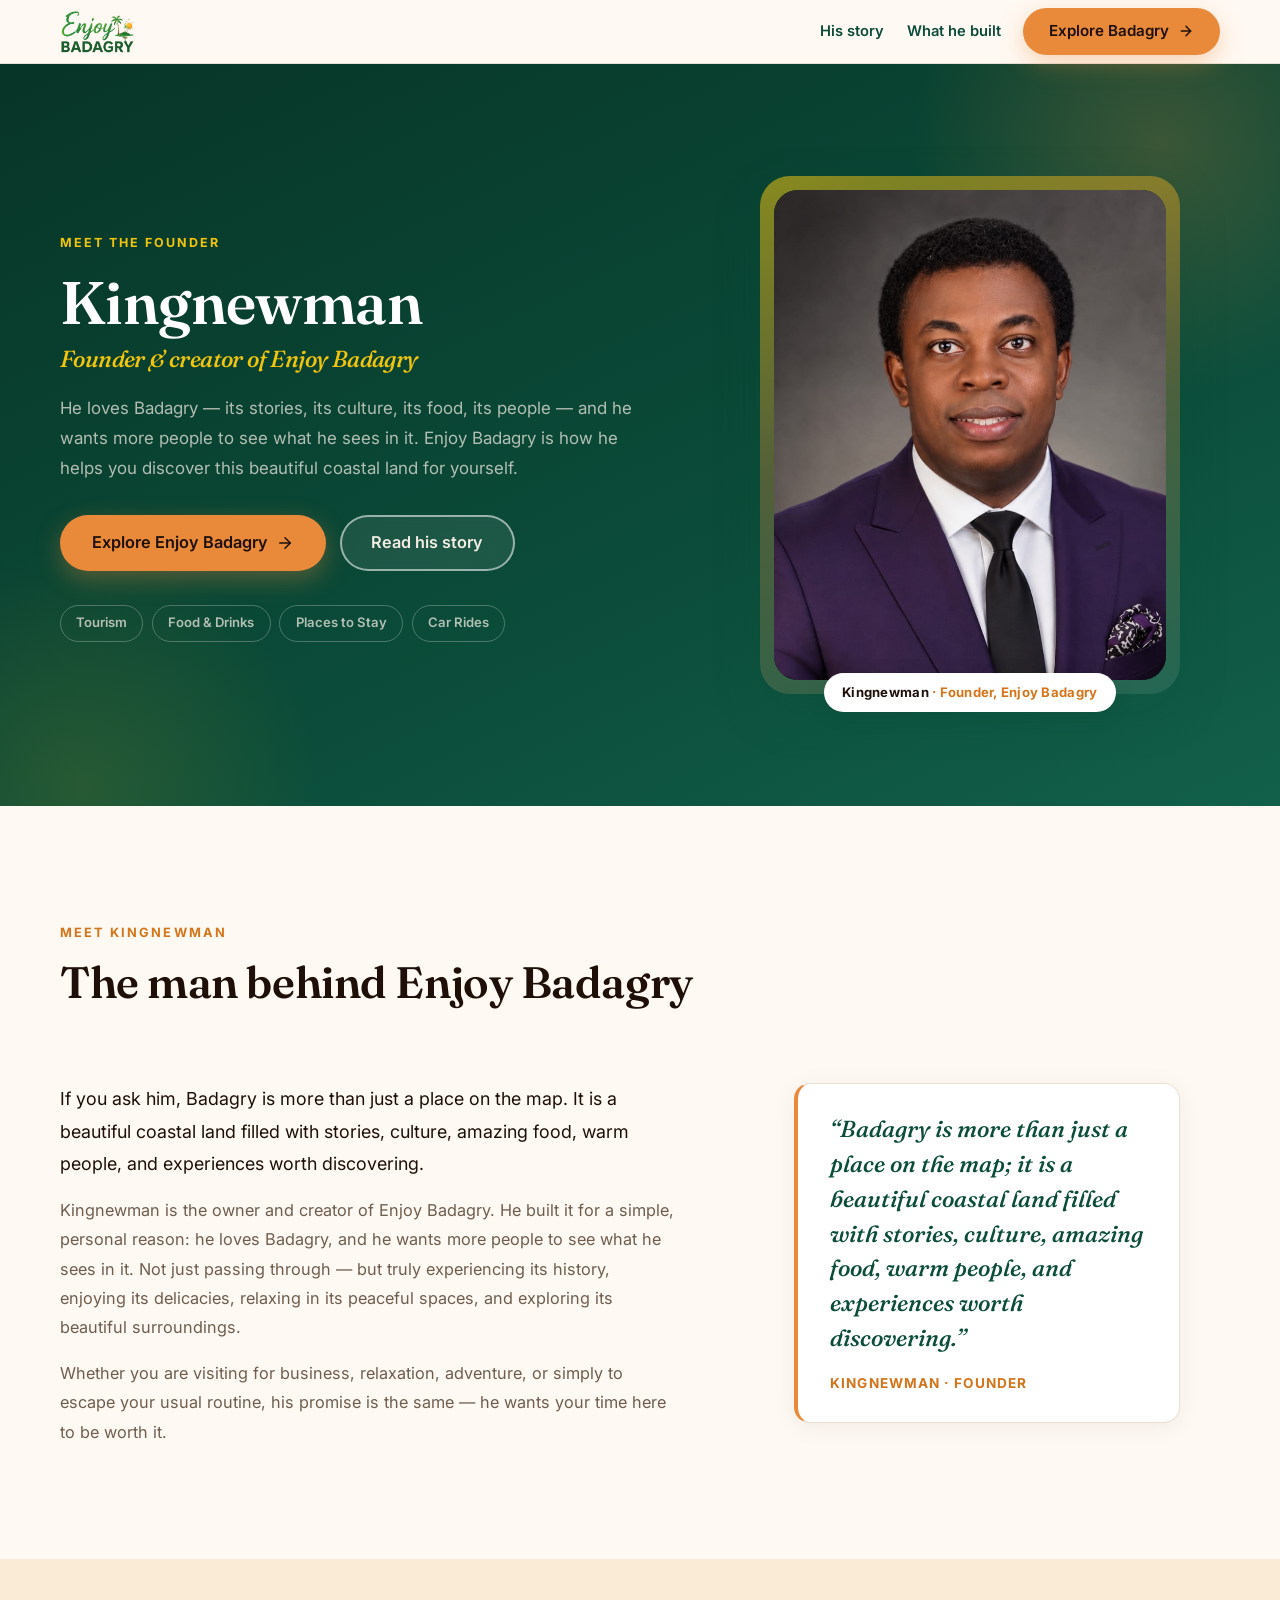
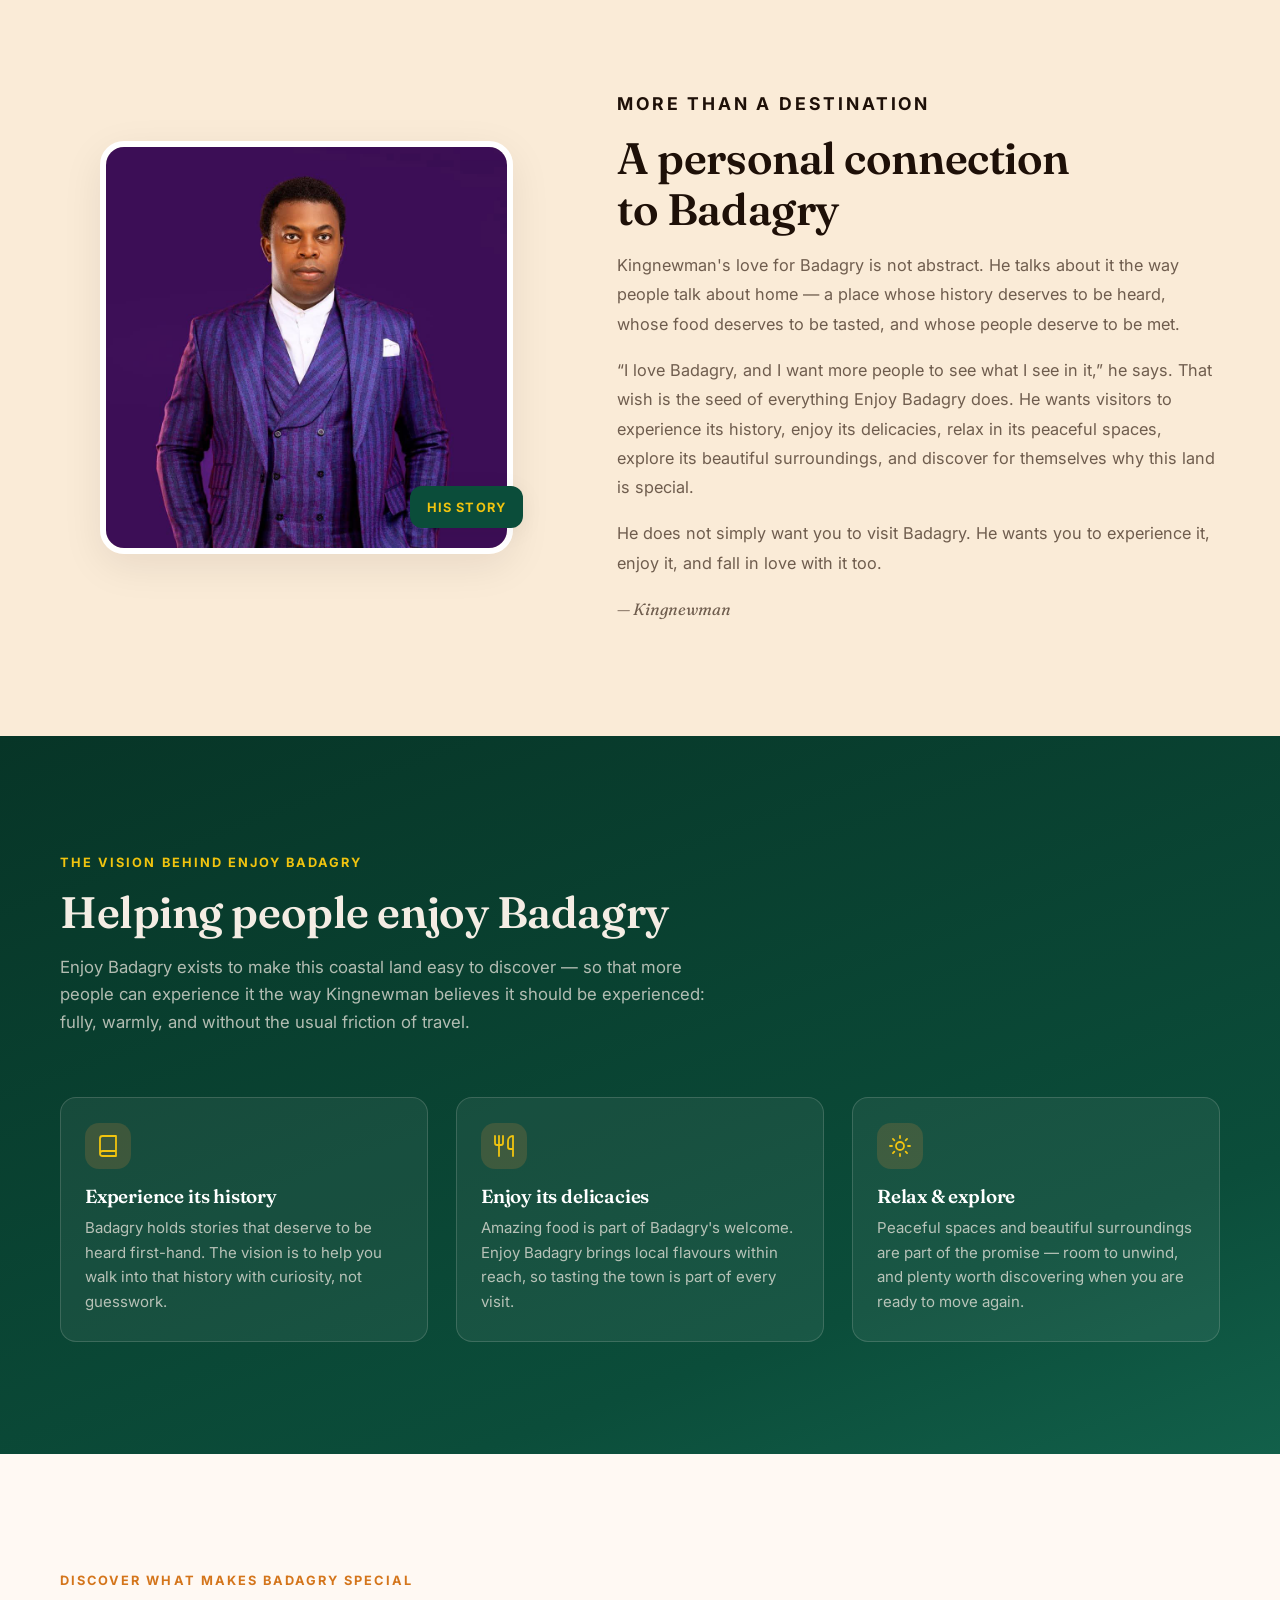
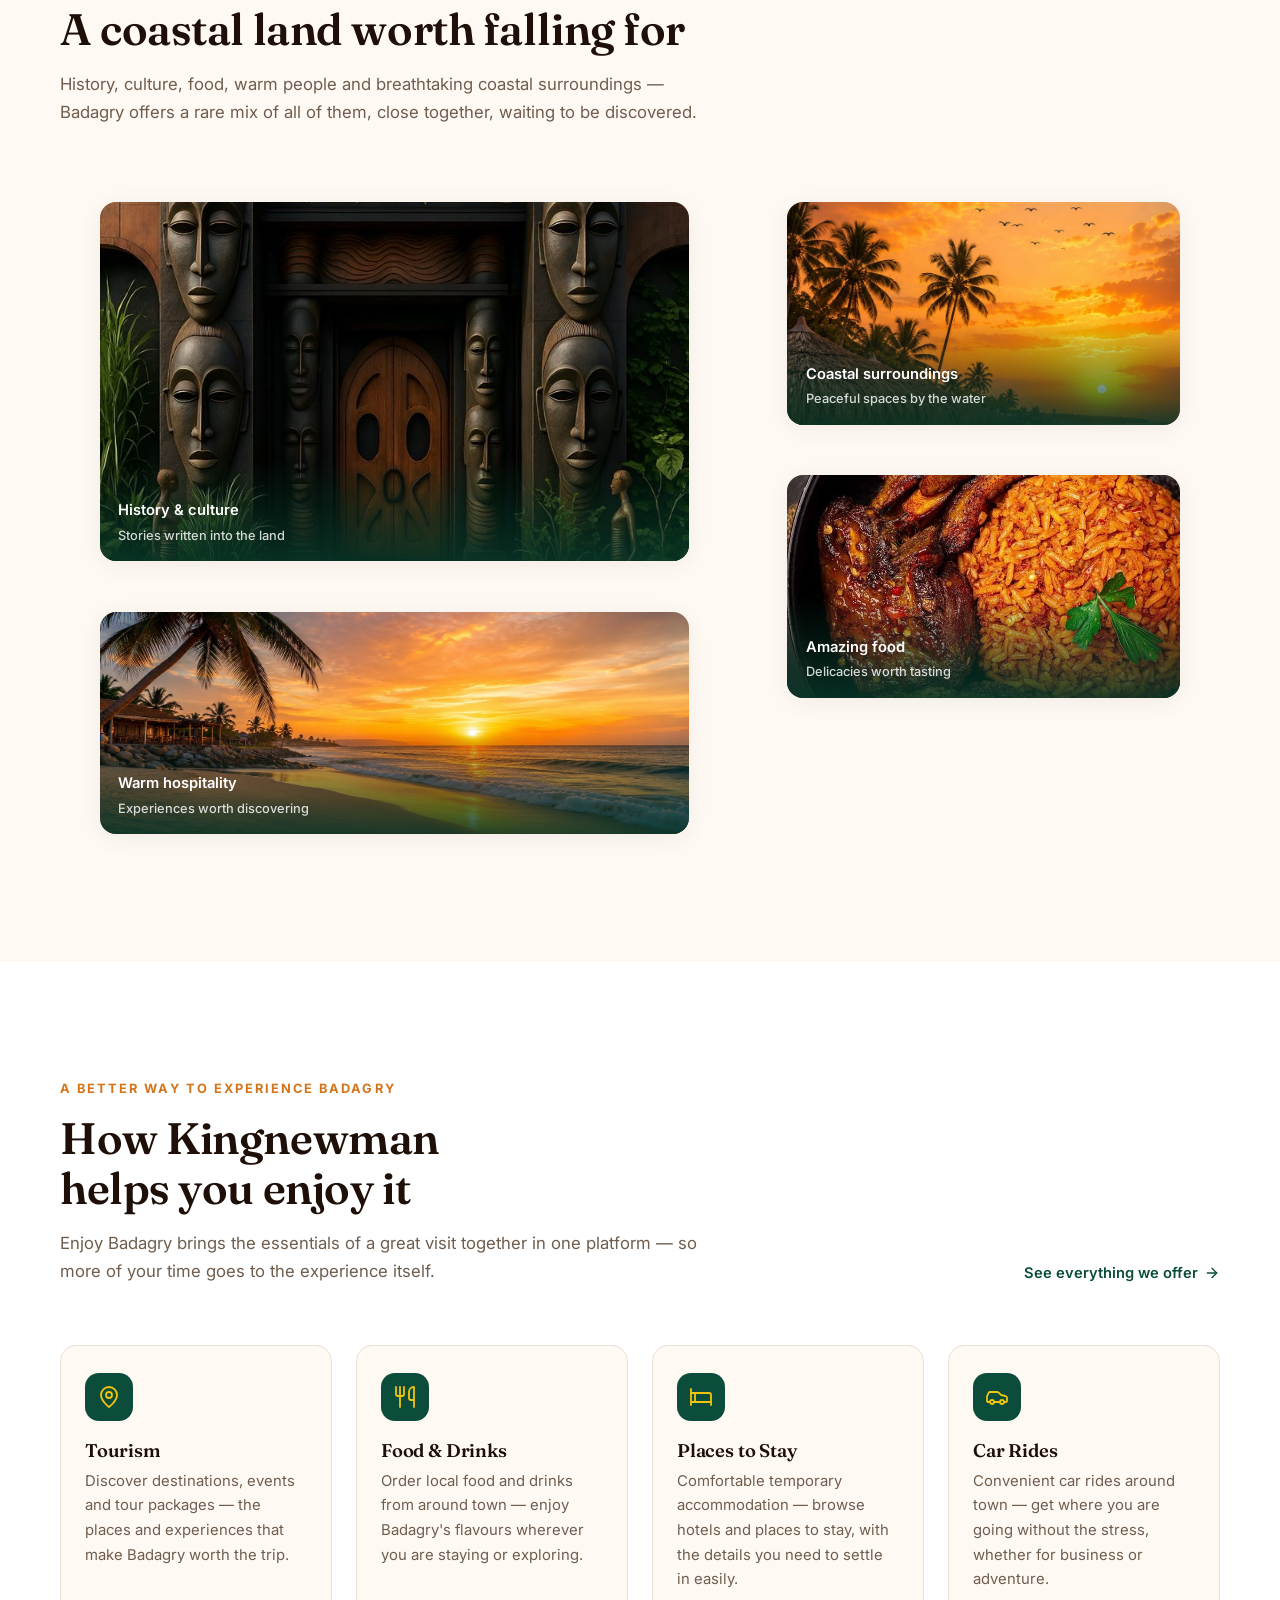
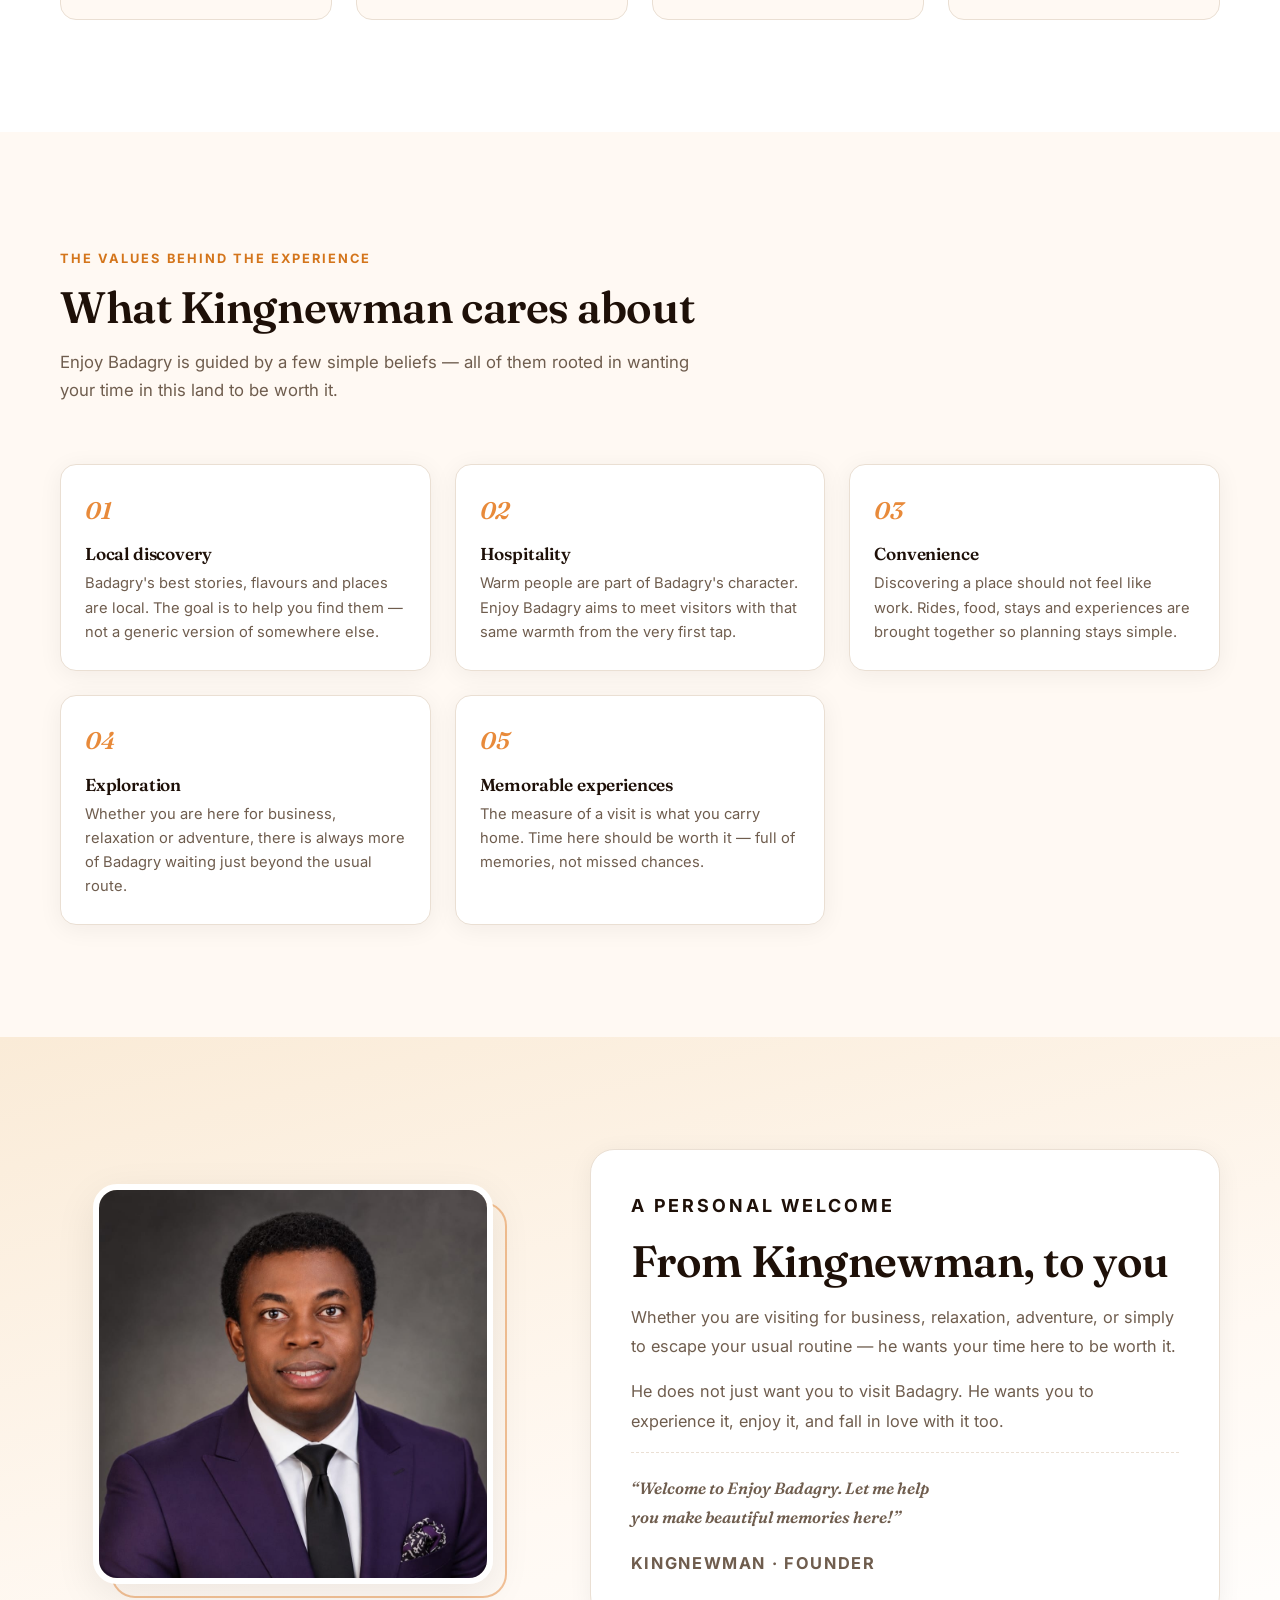
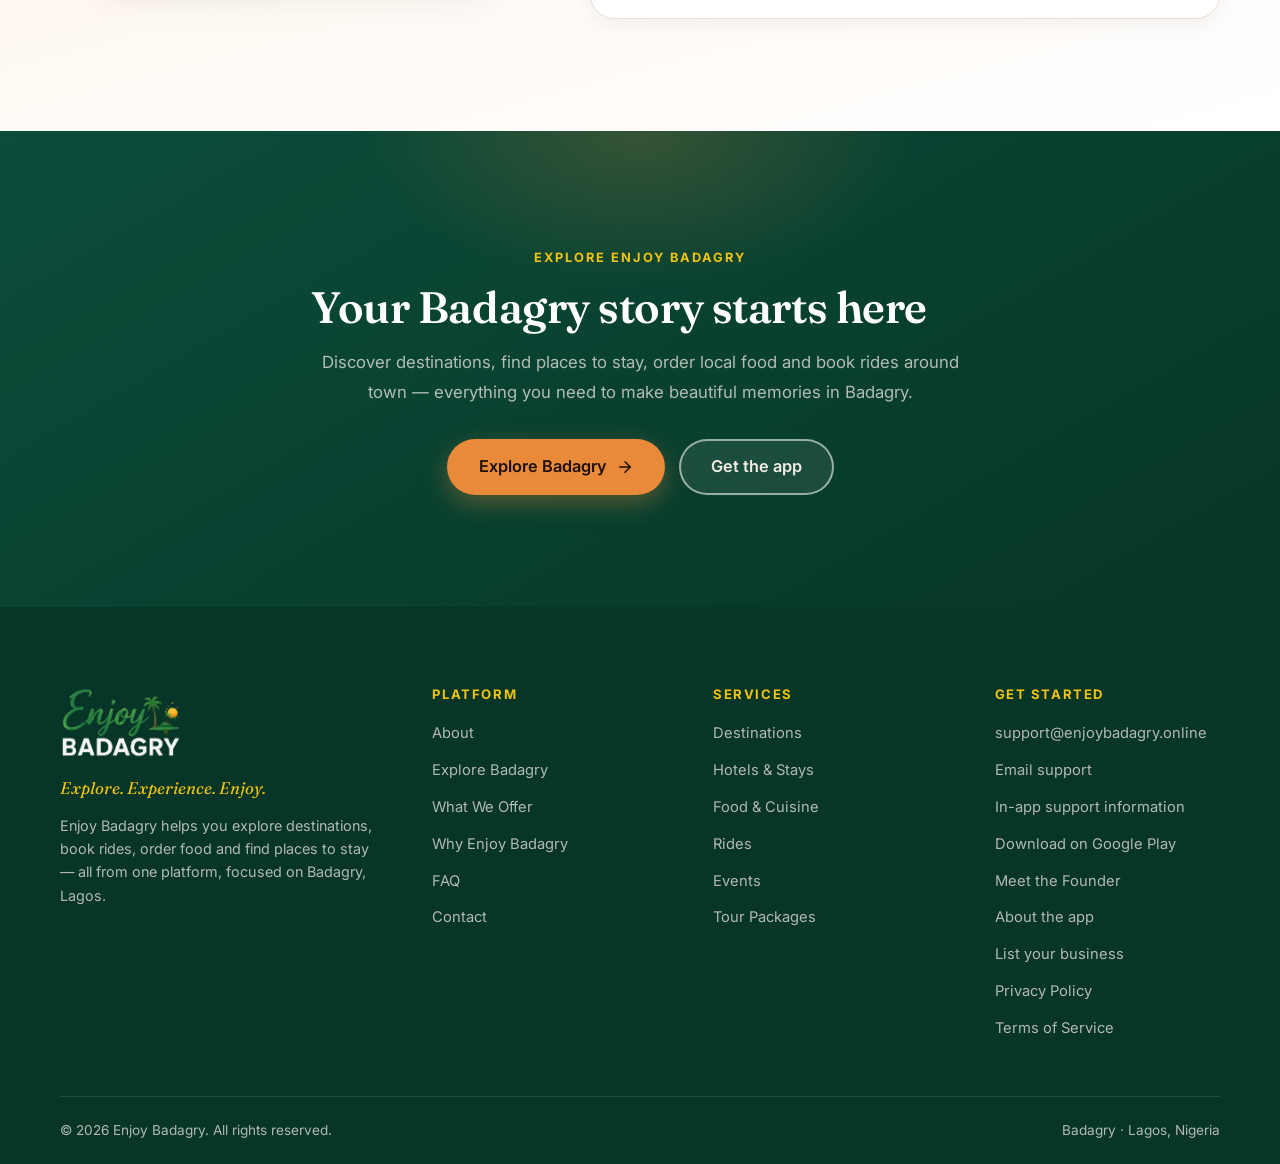
==== commit 996c3cfa: "Add files via upload" ====
--- a/about-owner/index.html
+++ b/about-owner/index.html
@@ -559,7 +559,7 @@
           <li><a href="../index.html#offer">What We Offer</a></li>
           <li><a href="../index.html#why">Why Enjoy Badagry</a></li>
           <li><a href="../index.html#faq">FAQ</a></li>
-          <li><a href="../index.html#contact">Contact</a></li>
+          <li><a href="../contact/">Contact</a></li>
         </ul>
       </nav>
 
@@ -578,6 +578,9 @@
       <div class="footer__col">
         <h3 class="footer__heading">Get started</h3>
         <ul class="footer__links" role="list">
+          <li><a href="mailto:support@enjoybadagry.online">support@enjoybadagry.online</a></li>
+          <li><a href="mailto:kingnewmanlive@gmail.com">Email support</a></li>
+          <li><a href="../contact/#channels">In-app support information</a></li>
           <li>
             <a
               href="https://play.google.com/store/apps/details?id=com.kingnewman.enjoybadagry"
